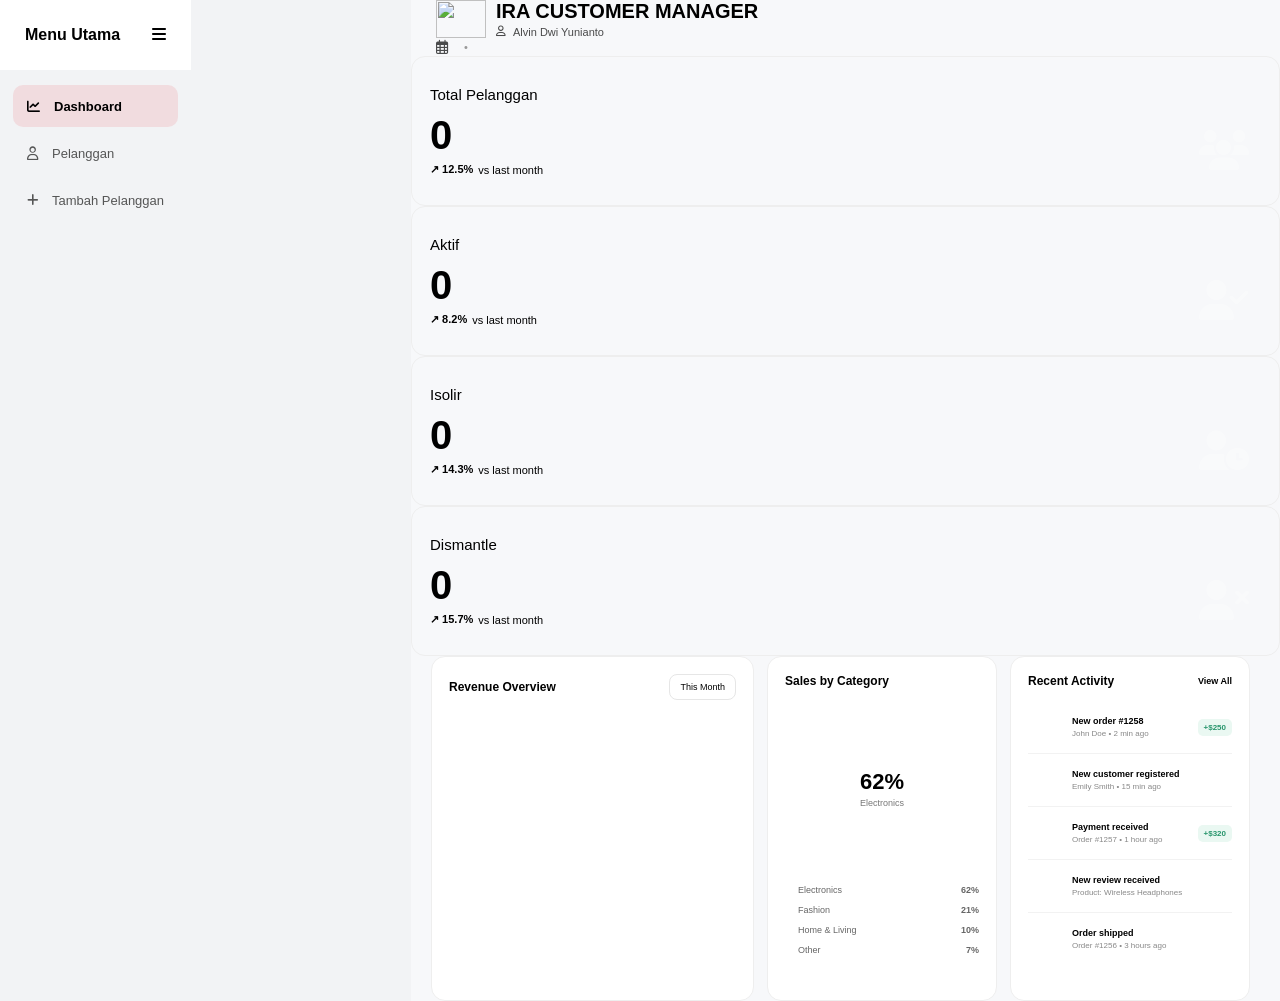
==== index.html @ d59c26b7 "Update index.html" ====
<!DOCTYPE html>
<html lang="id">

<head>
  <meta charset="utf-8">

  <!-- WAJIB UNTUK RESPONSIVE MOBILE -->
  <meta name="viewport" content="width=device-width, initial-scale=1.0">

  <title>IRA Customer Manager</title>

<link rel="stylesheet" href="assets/css/style.css">
<link rel="stylesheet" href="assets/css/sidebar.css">
<link rel="stylesheet" href="assets/css/topbar.css">
<link rel="stylesheet" href="assets/css/page-dashboard.css">
<link rel="stylesheet" href="assets/css/page-pelanggan.css">
<link rel="stylesheet" href="assets/css/page-tambah-pelanggan.css">

  <link rel="stylesheet" href="https://cdnjs.cloudflare.com/ajax/libs/font-awesome/6.5.2/css/all.min.css">

</head>

<body>
  <div class="app">

    <div id="sidebar"></div>

    <main class="content">

      <div id="topbar"></div>

      <div id="dashboard"></div>

      <div id="pelanggan"></div>

      <div id="add-pelanggan"></div>

    </main>

  </div>

<script src="assets/js/layout.js"></script>
<script src="assets/js/script.js"></script>
<script src="assets/js/javascript-create.js"></script>
<script src="assets/js/javascript-read.js"></script>
  
</body>

</html>

<!-- <script>
  window.addEventListener('load', function () {
    alert(
      'APP VIEWPORT\n' +
      'Width: ' + window.innerWidth + '\n' +
      'Height: ' + window.innerHeight
    );
  });

  document.querySelector('meta[name="viewport"]')
</script> -->
---- assets/css/style.css ----
<style>
  :root {
    --red-main: #da2c25;
    --red-second: #a91f1a;
    --red-third: #8f1915;
    --white: #ffffff;
    --muted: #6b7280;
    --bg: #f4f7fb;
    --radius: 12px;
    font-family: 'Inter', system-ui, sans-serif;
  }

  /* ========================================================
   GLOBAL
======================================================== */

  * {

    box-sizing: border-box;

    margin: 0;

    padding: 0;

  }


  html,
  body {

    font-family: "Inter", sans-serif;

    background-color: white;

    color: var(--text);

    min-height: 100vh;
  }


  button,
  input {

    font-family: inherit;

  }


  /* ========================================================
   APPLICATION
======================================================== */

  .app {

    min-height: 100vh;

    background: #F2F3F5;

    border-radius: 0px;

    overflow: hidden;

    display: flex;

  }


  /* ========================================================
   CONTENT
======================================================== */

  .content {

    min-height: 100vh;

    background: #F7F8FA;

    overflow-y: auto;

    margin-left: 220px;

    width: auto;
    flex: 1;

    overflow-x: hidden;
    overflow-y: auto;

  }


  /* ========================================================
   PAGE
======================================================== */

  .page {

    display: none;

  }


  .page.active {

    display: block;

  }


  .empty-page {

    min-height: 500px;

    display: flex;

    align-items: center;

    justify-content: center;

    flex-direction: column;

    color: #888;

  }


  .empty-page svg {

    width: 50px;

    height: 50px;

    margin-bottom: 15px;

    color:
      var(--primary);

  }


  .empty-page h2 {

    color: #222;

    font-size: 20px;

    margin-bottom: 5px;

  }


  .empty-page p {

    font-size: 12px;

  }



  /* ========================================================
   GLOBAL RESPONSIVE
======================================================== */

  @media (max-width: 1000px) {

    html,
    body {
      width: 100%;
      min-height: 100%;
      overflow-x: hidden;
    }

    .app {
      width: 100%;
      min-height: 100vh;
      margin: 0;
      display: block;
      overflow: visible;
      padding: 0px 35px;
      background: #ffffff;
    }

    .content {
      width: 100%;
      margin-left: 0;
      min-height: 100vh;

      padding-bottom: calc(90px + env(safe-area-inset-bottom));

      box-sizing: border-box;

      overflow-x: hidden;
      overflow-y: auto;
      background: #ffffff;
    }

    /* ========================================================
   GLOBAL SCROLLBAR
======================================================== */

    html::-webkit-scrollbar,
    body::-webkit-scrollbar,
    .app::-webkit-scrollbar,
    .content::-webkit-scrollbar {
      width: 3px;
    }

    html::-webkit-scrollbar-track,
    body::-webkit-scrollbar-track,
    .app::-webkit-scrollbar-track,
    .content::-webkit-scrollbar-track {
      background: transparent;
    }

    html::-webkit-scrollbar-thumb,
    body::-webkit-scrollbar-thumb,
    .app::-webkit-scrollbar-thumb,
    .content::-webkit-scrollbar-thumb {
      background: #d5d7da;
      border-radius: 10px;
    }

    body:has(#pelanggan) .content {

      overflow: hidden;

    }

    body:has(#pelanggan.active) .content {

      height: 100vh;

      min-height: 0;

      padding-bottom: 110px;

      box-sizing: border-box;

      overflow: hidden;

      display: flex;

      flex-direction: column;

    }

  }

  ;
</style>
---- assets/css/sidebar.css ----
<style>
  /* ========================================================
   SIDEBAR
======================================================== */

  .sidebar {

    position: fixed;

    top: 0;

    left: 0;

    width: 220px;

    height: 100vh;

    flex-shrink: 0;

    background: var(--white);

    border-radius: 0px;

    border:
      1px solid #eeeeee;

    display: flex;

    flex-direction: column;

  }

  .sidebar-top {

    height: 30px;

    background: white;

    color: black;

    display: flex;

    align-items: center;

    justify-content: space-between;

    padding: 35px 25px;

    gap: 8px;

  }

  .sidebar-top-text {

    font-weight: 700;

    color: var(--red-main);

  }

  .sidebar-top-icon {

    color: var(--red-main);

  }




  .navigation {

    padding: 15px 13px;

  }


  .nav-item {

    width: 100%;

    height: 42px;

    display: flex;

    align-items: center;

    gap: 14px;

    padding: 0 14px;

    border-radius: 10px;

    border: none;

    background: transparent;

    color: #555;

    font-size: 13px;

    cursor: pointer;

    transition: .2s;

    text-align: left;

    margin-bottom: 5px;

  }


  .nav-item svg {

    width: 17px;

    height: 17px;

    stroke-width: 1.8;

  }


  .nav-item:hover {

    background: #fafafa;

    color:
      var(--primary);

  }


  .nav-item.active {

    background: rgba(237, 28, 36, 0.1);

    color: var(--red-main);

    font-weight: 700;

  }



  /* ========================================================
   SIDEBAR — MOBILE BOTTOM NAVIGATION
======================================================== */

  @media (max-width: 1000px) {

    /* ======================================================
     SIDEBAR
  ====================================================== */

    .sidebar {
      position: fixed;

      top: auto;
      right: 0;
      bottom: 0;
      left: 0;

      width: 100%;
      height: 110px;

      z-index: 9999;

      background: #ffffff;

      border: none;
      border-top: 1px solid #eeeeee;

      border-radius: 0;

      display: block;

      box-shadow: 0 -4px 18px rgba(0, 0, 0, 0.08);
    }


    /* ======================================================
     HILANGKAN HEADER SIDEBAR
  ====================================================== */

    .sidebar-top {
      display: none;
    }


    /* ======================================================
     NAVIGATION
  ====================================================== */

    .navigation {
      width: 100%;
      height: 100px;

      padding: 0;

      display: grid;

      grid-template-columns:
        1fr 1fr 1fr;

      align-items: center;

      position: relative;
    }


    /* ======================================================
     NAV ITEM
  ====================================================== */

    .nav-item {
      width: 100%;
      height: 80px;

      margin: 0;
      padding: 15px 0px;

      border: none;
      border-radius: 0;

      background: transparent;

      display: flex;

      flex-direction: column;

      align-items: center;
      justify-content: center;

      gap: 12px;

      color: #777777;

      font-size: 10px;

      position: relative;

      cursor: pointer;
    }


    /* ======================================================
     ICON
  ====================================================== */

    .nav-item i {
      font-size: 35px;

      line-height: 1;
    }


    /* ======================================================
     TEXT
  ====================================================== */

    .nav-item span {
      display: block;

      font-size: 20px;
      font-weight: 500;

      line-height: 1;
    }


    /* ======================================================
     URUTAN MOBILE

     Dashboard | Plus | Pelanggan
  ====================================================== */

    .nav-item[data-page="dashboard"] {
      order: 1;
    }

    .nav-item[data-page="add-pelanggan"] {
      order: 2;
    }

    .nav-item[data-page="pelanggan"] {
      order: 3;
    }


    /* ======================================================
     ACTIVE
  ====================================================== */

    .nav-item.active {
      background: transparent;

      color: var(--red-main);

      font-weight: 700;
    }


    /* ======================================================
     TOMBOL PLUS
  ====================================================== */

    .nav-item[data-page="add-pelanggan"] {

      width: 100px;
      height: 100px;

      justify-self: center;

      align-self: start;

      margin-top: -20px;

      border-radius: 50%;

      background: var(--red-main);

      color: #ffffff;

      border: 4px solid #ffffff;

      box-shadow: 0 5px 15px rgba(218, 44, 37, 0.35);

      z-index: 10;
    }


    /* ICON PLUS */

    .nav-item[data-page="add-pelanggan"] i {
      font-size: 30px;
    }


    /* HILANGKAN TEKS TAMBAH */

    .nav-item[data-page="add-pelanggan"] span {
      display: none;
    }

  }

</style>
---- assets/css/topbar.css ----
<style>
  /* ========================================================
   TOPBAR
======================================================== */

  .topbar {

    /* position: fixed; */

    display: flex;

    background: var(--white);

    border: 1px solid #e6e6e6;

    align-items: center;

    justify-content: space-between;

    padding: 10px 0px;

    margin-bottom: 25px;

    gap: 0px;

  }

  .brand {

    display: flex;

    gap: 10px;

    padding: 0px 25px;

  }


  .brand h1 {

    font-size: 20px;

    font-weight: 700;

    color: black;

  }


  .brand p {

    display: flex;

    font-size: 11px;

    color: black;

    opacity: .7;

    gap: 7px;

  }


  .brand-logo {

    width: 50px;

    flex-shrink: 0;

    display: flex;

    align-items: center;

    justify-content: center;

    font-size: 17px;

    font-weight: 800;

  }

  .brand-logo img {

    width: 100%;

    height: 100%;

    object-fit: contain;

    display: block;

  }


  .brand-name {

    flex: 1;

    display: flex;

    flex-direction: column;

    justify-content: center;

    gap: 3px;

  }

  .brand-name-company {

    font-size: 17px;

    font-weight: 500;

    line-height: 1.2;

  }

  .username {

    display: flex;

    font-size: 8px;

    font-weight: 100;

    line-height: 1.2;

    opacity: .85;

    gap: 5px;

  }

  .brand-menu {

    opacity: .9;

  }


  .top-actions {

    display: flex;

    align-items: center;

    gap: 11px;

  }


  .icon-button {

    width: 38px;

    height: 38px;

    border:
      1px solid #e8e8e8;

    border-radius: 10px;

    background: white;

    display: flex;

    align-items: center;

    justify-content: center;

    cursor: pointer;

    position: relative;

    color: #444;

  }


  .icon-button svg {

    width: 16px;

  }


  .notification {

    position: absolute;

    right: -3px;

    top: -5px;

    width: 15px;

    height: 15px;

    border-radius: 50%;

    background: var(--primary);

    color: white;

    font-size: 8px;

    display: flex;

    align-items: center;

    justify-content: center;

    border: 2px solid white;

  }

  .date {
    display: flex;
    align-items: center;
    gap: 8px;
    margin: 0 25px;
  }

  .date i {
    font-size: 14px;
    color: #4a4b4c;
  }

  .date-now,
  .time-now {
    color: #4a4b4c;
    font-size: 11px;
    line-height: 1;
  }

  .date-now {
    font-weight: 400;
  }

  .time-now {
    font-weight: 400;
  }

  .date-bullet {
    color: #999;
    font-size: 11px;
  }



  /* ========================================================
   TOPBAR RESPONSIVE MOBILE
======================================================== */

  @media (max-width: 1000px) {

    .topbar {

      display: flex;

      flex-direction: column;

      align-items: flex-start;

      width: 100%;

      padding: 10px 0px;

      margin-bottom: 15px;

      gap: 20px;

      box-sizing: border-box;

      border: none;
    }


    /* ======================================================
     BRAND
  ====================================================== */

    .brand {

      padding: 15px 0px;

      gap: 8px;

      min-width: 0;
    }


    /* ======================================================
     LOGO
  ====================================================== */

    .brand-logo {

      width: 100px;
      height: 100px;

      flex-shrink: 0;
    }


    .brand-logo img {

      width: 100%;
      height: 100%;

      object-fit: contain;
    }


    /* ======================================================
     BRAND TEXT
  ====================================================== */

    .brand-name {

      min-width: 0;

      margin-left: 15px;

      gap: 8px;

    }


    .brand-name h1 {

      font-size: 32px;

      /* line-height: 1.2; */

      white-space: nowrap;
    }


    .brand-name p {

      font-size: 20px;

      white-space: nowrap;

      gap: 15px;

    }


    /* ======================================================
     DATE / TIME
  ====================================================== */

    .top-actions {

      flex-shrink: 0;
    }


    .date {

      display: flex;

      align-items: center;

      gap: 10px;

      margin: 0;
    }


    .date i {

      font-size: 21px;
    }


    .date-now,
    .date-bullet,
    .time-now {

      font-size: 21px;

      white-space: nowrap;
    }

  }
</style>
---- assets/css/page-dashboard.css ----
<style>
  /* ========================================================
   PAGE DASHBOARD
======================================================== */

  /* STATISTICS */

  .stats {

    display: grid;

    grid-template-columns:
      repeat(4, minmax(0, 1fr));

    gap: 20px;

    margin: 0px 30px 15px 20px;

  }


  .stat-card {

    background: linear-gradient(to left, var(--red-main), var(--red-third));

    border:
      1px solid #eeeeee;

    border-radius: 14px;

    min-height: 150px;

    padding: 18px;

    display: flex;

    align-items: center;

    transition: .2s;

  }


  .stat-card:hover {

    box-shadow:
      0 8px 25px rgba(0, 0, 0, .2);

    transform:
      translateY(-1px);

  }


  .stat-content {

    min-width: 0;
    flex: 1;

    display: flex;
    flex-direction: column;

    justify-content: center;
    align-items: flex-start;

  }


  .stat-title {

    color: var(--white);

    font-size: 15px;

    margin-bottom: 10px;

  }


  .stat-value {

    color: var(--white);

    font-size: 40px;

    font-weight: 700;

    letter-spacing: -.5px;

    margin-bottom: 5px;

  }


  .stat-footer {

    color: var(--white);

    display: flex;

    align-items: center;

    gap: 5px;

    font-size: 11px;

  }


  .growth {

    color: var(--white);

    color:
      var(--primary);

    font-weight: 600;

  }


  .comparison {

    color: var(--white);

  }

  .stat-icon {

    width: 75px;

    height: 75px;

    flex-shrink: 0;

    border-radius: 50%;

    /* background: rgba(255, 255, 255, 0.18); */

    color: white;

    display: flex;

    align-items: center;

    justify-content: center;

    align-self: flex-end;

  }


  .stat-icon i {

    font-size: 40px;

    opacity: 35%;

  }


  /* DASHBOARD GRID */

  .dashboard-grid {

    display: grid;

    grid-template-columns:
      minmax(0, 2fr) minmax(230px, .9fr) minmax(240px, .95fr);

    gap: 13px;

    margin: 0px 30px 0px 20px;

  }


  .panel {

    border:
      1px solid #eeeeee;

    border-radius: 14px;

    padding: 17px;

    background: white;

  }


  .panel-header {

    display: flex;

    justify-content: space-between;

    align-items: center;

    margin-bottom: 13px;

  }


  .panel-title {

    font-size: 12px;

    font-weight: 700;

  }


  .panel-button {

    border:
      1px solid #e6e6e6;

    border-radius: 8px;

    background: white;

    padding: 7px 10px;

    font-size: 9px;

    cursor: pointer;

  }


  .view-all {

    color:
      var(--primary);

    font-size: 9px;

    font-weight: 600;

    cursor: pointer;

  }


  /* REVENUE CHART */

  .chart-container {

    height: 270px;

    position: relative;

  }


  /* DONUT */

  .donut-wrapper {

    position: relative;

    height: 175px;

    display: flex;

    justify-content: center;

    align-items: center;

  }


  .donut-center {

    position: absolute;

    text-align: center;

    pointer-events: none;

  }


  .donut-number {

    font-size: 22px;

    font-weight: 700;

    margin-bottom: 3px;

  }


  .donut-label {

    font-size: 9px;

    color: #777;

  }


  .category-list {

    margin-top: 4px;

  }


  .category-item {

    display: flex;

    align-items: center;

    justify-content: space-between;

    padding: 5px 0;

    font-size: 9px;

    color: #666;

  }


  .category-left {

    display: flex;

    align-items: center;

    gap: 7px;

  }


  .dot {

    width: 6px;

    height: 6px;

    border-radius: 50%;

    background:
      var(--primary);

  }


  .dot.light-1 {

    opacity: .65;

  }


  .dot.light-2 {

    opacity: .45;

  }


  .dot.light-3 {

    opacity: .25;

  }


  /* ACTIVITY */

  .activity-list {

    display: flex;

    flex-direction: column;

  }


  .activity {

    display: flex;

    align-items: center;

    gap: 10px;

    padding: 9px 0;

    border-bottom:
      1px solid #f2f2f2;

  }


  .activity:last-child {

    border-bottom: none;

  }


  .activity-icon {

    width: 34px;

    height: 34px;

    flex-shrink: 0;

    border-radius: 50%;

    background:
      var(--primary-light);

    color:
      var(--primary);

    display: flex;

    align-items: center;

    justify-content: center;

  }


  .activity-icon svg {

    width: 14px;

    height: 14px;

  }


  .activity-info {

    min-width: 0;

    flex: 1;

  }


  .activity-title {

    font-size: 9px;

    font-weight: 600;

    margin-bottom: 3px;

  }


  .activity-description {

    color: #888;

    font-size: 8px;

    white-space: nowrap;

    overflow: hidden;

    text-overflow: ellipsis;

  }


  .activity-amount {

    font-size: 8px;

    font-weight: 600;

    color: #29966d;

    background: #eaf8f2;

    padding: 4px 6px;

    border-radius: 5px;

  }




  /* ========================================================
   DASHBOARD — RESPONSIVE MOBILE
======================================================== */

  @media (max-width: 1000px) {

    /* ======================================================
     STATISTICS
  ====================================================== */

    .stats {

      width: auto;

      margin: 0 0px 12px;

      grid-template-columns: repeat(2, minmax(0, 1fr));

      gap: 25px;

    }


    /* ======================================================
     STAT CARD
  ====================================================== */

    .stat-card {

      position: relative;

      min-height: 200px;

      padding: 0 35px;

      border-radius: 25px;

      box-sizing: border-box;

    }

    .stat-content {

      margin: 0px 5px;

      position: absolute;

      left: 30px;

      top: 50%;

      transform: translateY(-50%);

    }


    /* .stat-title {

      font-size: 21px;

      margin-bottom: 10px;
    } */


    .stat-title {

      font-size: 9px;

      margin-bottom: 10px;
    }


    .stat-value {

      font-size: 46px;

      line-height: 1.1;

      margin-bottom: 15px;
    }


    .stat-footer {

      font-size: 18px;

      gap: 4px;

      flex-wrap: wrap;
    }

    .stat-icon {

      position: absolute;

      right: 30px;

      bottom: calc(50% - 65px);

      width: 60px;
      height: 60px;

      border-radius: 50%;

      background: rgba(255, 255, 255, 0.18);

      display: flex;

      align-items: center;
      justify-content: center;
      
    }

    .stat-icon i {
      font-size: 30px;
      line-height: 1;
    }


    /* ======================================================
     DASHBOARD GRID
  ====================================================== */

    .dashboard-grid {

      width: auto;

      margin:
        0 12px 15px;

      grid-template-columns: 1fr;

      gap: 12px;
    }


    /* ======================================================
     PANEL
  ====================================================== */

    .dashboard-grid .panel {

      width: 100%;

      padding: 15px;

      border-radius: 14px;

      box-sizing: border-box;
    }


    /* ======================================================
     REVENUE CHART
  ====================================================== */

    .chart-container {

      height: 220px;
    }


    /* ======================================================
     DONUT
  ====================================================== */

    .donut-wrapper {

      min-height: 180px;
    }


    /* ======================================================
     ACTIVITY
  ====================================================== */

    .activity-panel {

      grid-column: auto;
    }

  }
</style>
---- assets/css/page-pelanggan.css ----
<style>
  /* =====================================================
   PAGE
===================================================== */

  .page-container {

    margin: 25px;

    padding: 25px;

    background: #ffffff;

    border-radius: 15px;

    box-shadow:
      0 2px 8px rgba(0, 0, 0, .03);

  }


  /* =====================================================
   PAGE HEADER
===================================================== */

  .page-pelanggan-header {

    display: flex;

    align-items: center;

    justify-content: space-between;

    margin-bottom: 25px;

  }


  .page-pelanggan-header h2 {

    margin: 0 0 5px;

    font-size: 24px;

  }


  .page-pelanggan-header p {

    margin: 0;

    color: #777;

    font-size: 13px;

  }


  .page-pelanggan-header-tools {

    display: flex;

    gap: 10px;

  }


  .search-box {

    width: 260px;

    height: 42px;

    border: 1px solid #e3e5e8;

    border-radius: 9px;

    display: flex;

    align-items: center;

    padding: 0 12px;

    gap: 8px;

  }


  .search-box input {

    border: 0;

    outline: none;

    width: 100%;

    font-size: 13px;

  }

  #sortPelanggan,
  #sortDirection,
  #filterStatus {

    height: 42px;

    padding: 0 35px 0 15px;

    border: 1px solid #e3e5e8;

    border-radius: 9px;

    background: #fff;

  }


  /* ========================================================
   PAGE PELANGGAN
======================================================== */

  #pelanggan {

    margin: 0 30px 0 20px;

  }

  #pelanggan .panel {
    min-height: calc(100vh - 125px);
    padding: 30px;
  }


  /* =====================================================
   CUSTOMER GRID
===================================================== */

  .customer-grid {

    display: grid;

    grid-template-columns:
      repeat(4, minmax(0, 1fr));

    gap: 15px;

  }


  /* =====================================================
   CUSTOMER CARD
===================================================== */

  .customer-card {

    border: 1px solid #e8e8e8;

    border-radius: 12px;

    padding: 16px;

    background: #fff;

    transition: .2s ease;

  }


  .customer-card:hover {

    transform: translateY(-2px);

    box-shadow:
      0 8px 25px rgba(0, 0, 0, .06);

  }


  /* =====================================================
   CUSTOMER HEADER
===================================================== */

  .customer-top {

    display: flex;

    align-items: center;

    gap: 10px;

    margin-bottom: 18px;

  }


  .avatar {

    width: 50px;

    height: 50px;

    border-radius: 50%;

    background: #fceaea;

    color: #df2929;

    display: flex;

    align-items: center;

    justify-content: center;

    font-weight: 700;

    font-size: 20px;

    flex-shrink: 0;

  }


  .customer-name {

    min-width: 0;

    flex: 1;

  }


  .customer-name p {

    display: block;

    font-size: 10px;

    color: #4a4b4c;

    letter-spacing: 1px;

  }


  .customer-name h3 {

    margin: 4px 0 0;

    font-size: 14px;

    white-space: nowrap;

    overflow: hidden;

    text-overflow: ellipsis;

  }


  .more-button {

    border: 0;

    background: transparent;

    font-size: 20px;

    cursor: pointer;

    color: #777;

  }


  /* =====================================================
   DATA
===================================================== */

  .customer-details {

    display: flex;

    flex-direction: column;

    gap: 9px;

  }


  .detail {

    display: flex;

    align-items: flex-start;

    gap: 9px;

    font-size: 12px;

    line-height: 1.45;

    color: #444;

  }


  .icon {

    width: 16px;

    text-align: center;

    flex-shrink: 0;

    font-weight: 700;

  }


  .whatsapp {
    color: #16b65b;
  }


  .nik {
    color: #287bdc;
  }


  .location {
    color: #8b43d8;
  }


  .desa {
    color: #ef8619;
  }


  .rtrw {
    color: #287bdc;
  }


  .address-icon {
    color: #e22d2d;
  }


  .address {

    align-items: flex-start;

  }


  /* =====================================================
   FOOTER CARD
===================================================== */

  .customer-footer {

    display: flex;

    align-items: center;

    justify-content: space-between;

    gap: 8px;

    margin-top: 16px;

  }


  .status,
  .cpe {

    padding: 6px 10px;

    border-radius: 8px;

    font-size: 10px;

    font-weight: 600;

  }


  .status-active {

    background: #def7e7;

    color: #149447;

  }


  .status-pending {

    background: #fff0d5;

    color: #dc8500;

  }


  .status-nonactive {

    background: #ffe2e2;

    color: #dc2c2c;

  }


  .cpe {

    background: #f0f2f5;

    color: #59616d;

    white-space: nowrap;

    overflow: hidden;

    text-overflow: ellipsis;

    max-width: 150px;

  }


  /* =====================================================
   PAGINATION
===================================================== */

  .pagination {

    margin-top: 25px;

    display: flex;

    justify-content: space-between;

    align-items: center;

    color: #777;

    font-size: 12px;

  }


  .pagination div {

    display: flex;

    align-items: center;

    gap: 8px;

  }


  .pagination button {

    width: 34px;

    height: 34px;

    border: 1px solid #e4e4e4;

    background: #fff;

    border-radius: 8px;

    cursor: pointer;

  }


  .pagination button:hover {

    background: #f5f5f5;

  }


  /* =====================================================
   EMPTY / LOADING
===================================================== */

  .loading,
  .empty,
  .error {

    grid-column: 1 / -1;

    padding: 60px;

    text-align: center;

    color: #888;

  }


  .empty h3 {

    color: #222;

    margin-bottom: 5px;

  }


  /* =========================================================
   PAGE PELANGGAN — RESPONSIVE MOBILE
   KHUSUS PAGE PELANGGAN
========================================================= */

  @media (max-width: 1000px) {

    /* ======================================================
     PAGE PELANGGAN
  ====================================================== */

    #pelanggan {

      width: 100%;

      flex: 1;

      min-height: 0;

      margin: 0;

      padding: 0;

      box-sizing: border-box;

      overflow: hidden;

    }


    /* ======================================================
     PANEL
  ====================================================== */

    #pelanggan>.panel {

      width: 100%;

      height: 100%;

      min-height: 0;

      margin: 0;

      padding: 18px;

      border-radius: 18px;

      box-sizing: border-box;

      display: flex;

      flex-direction: column;

      overflow: hidden;


    }


    /* ======================================================
     HEADER
  ====================================================== */

    #pelanggan .page-pelanggan-header {

      display: flex;

      flex-direction: column;

      align-items: stretch;

      justify-content: flex-start;

      gap: 18px;

      margin-bottom: 20px;

      flex-shrink: 0;

      width: 100%;

    }


    /* ======================================================
     JUDUL
  ====================================================== */

    #pelanggan .page-pelanggan-header h2 {

      font-size: 33px;

      line-height: 1.25;

      margin: 0 0 6px;

    }


    #pelanggan .page-pelanggan-header p {

      font-size: 20px;

      line-height: 1.4;

      color: #777;

    }


    /* ======================================================
     TOOL FILTER
  ====================================================== */

    #pelanggan .page-pelanggan-header-tools {

      width: 100%;

      display: flex;

      flex-wrap: wrap;

      gap: 12px;

      box-sizing: border-box;
    }


    /* ======================================================
     SEARCH
     
     Search tetap satu baris penuh
  ====================================================== */

    .page-pelanggan-header-tools .search-box {

      width: 100%;

      flex: 0 0 100%;

      height: 50px;

      padding: 0 15px;

      gap: 10px;

      border: 1px solid #e3e5e8;

      border-radius: 9px;

      background: #fff;

      box-sizing: border-box;

    }

    .page-pelanggan-header-tools .search-box input {

      width: 100%;

      min-width: 0;

      font-size: 20px;

      font-family: inherit;

    }

    .page-pelanggan-header-tools .search-box span {

      font-size: 20px;

      line-height: 1;
    }

    .page-pelanggan-header-tools .search-box input::placeholder {

      font-size: 20px;

      color: #a1a5aa;

    }


    /* ======================================================
     3 FILTER / SELECT DROPDOWN
     
     TERBARU | ARAH | STATUS
  ====================================================== */

    #pelanggan .page-pelanggan-header-tools select {

      flex: 1 1 0;

      width: 0;

      min-width: 0;

      height: 50px;

      padding: 0 38px 0 15px;

      margin: 0;

      border: 1px solid #e3e5e8;

      border-radius: 10px;

      background-color: #ffffff;

      color: #555555;

      font-family: inherit;

      font-size: 20px;

      font-weight: 400;

      line-height: 1;

      outline: none;

      cursor: pointer;

      transition: border-color .2s ease,
        box-shadow .2s ease,
        background-color .2s ease;

    }


    /* =========================================================
   PAGE PELANGGAN — CUSTOMER CARD MOBILE
   ========================================================= */

    /* SCROLL AREA DATA PELANGGAN */

    #pelanggan .customer-scroll-area {

      flex: 1;

      min-height: 0;

      width: 100%;

      overflow-y: auto;

      overflow-x: hidden;

      padding-right: 4px;

      padding-bottom: 5px;

      box-sizing: border-box;

    }

    /* SCROLL BAR */

    #pelanggan .customer-scroll-area::-webkit-scrollbar {

      width: 3px;

    }

    #pelanggan .customer-scroll-area::-webkit-scrollbar-track {

      background: transparent;

    }

    #pelanggan .customer-scroll-area::-webkit-scrollbar-thumb {

      background: #d5d7da;

      border-radius: 10px;

    }

    /* ======================================================
     CUSTOMER GRID
  ====================================================== */

    #pelanggan .customer-grid {

      display: grid;

      grid-template-columns: 1fr;

      gap: 14px;

      width: 100%;

      box-sizing: border-box;
    }

    /* ======================================================
     CUSTOMER CARD
  ====================================================== */

    #pelanggan .customer-card {

      width: 100%;

      min-width: 0;

      padding: 30px 30px;

      box-sizing: border-box;

      border-radius: 18px;

      background: #ffffff;

      border: 1px solid #eeeeee;

      display: grid;

      grid-template-columns: minmax(0, 1fr) 80px;

      grid-template-rows: auto auto;

      column-gap: 15px;

    }


    /* ======================================================
     CUSTOMER TOP
     
     AVATAR | ID + NAMA | ⋮
  ====================================================== */

    #pelanggan .customer-top {

      grid-column: 1 / -1;

      grid-row: 1;

      width: 100%;

      display: flex;

      align-items: flex-start;

      gap: 18px;

      margin-bottom: 30px;
    }


    /* ======================================================
     AVATAR
  ====================================================== */

    #pelanggan .customer-top .avatar {

      width: 72px;

      height: 72px;

      flex-shrink: 0;

      border-radius: 50%;

      display: flex;

      align-items: center;

      justify-content: center;

      background: #f5f5f5;

      color: #777777;

    }


    #pelanggan .customer-top .avatar i {

      font-size: 32px;

    }


    /* ======================================================
     ID + NAMA
  ====================================================== */

    #pelanggan .customer-name {

      flex: 1;

      min-width: 0;

      display: flex;

      flex-direction: column;

      justify-content: center;

      padding-top: 2px;

    }


    #pelanggan .customer-id {

      margin: 0 0 4px;

      font-size: 20px;

      line-height: 1.2;

      color: #999999;

      font-weight: 500;

    }


    #pelanggan .customer-full-name {

      margin: 0;

      font-size: 30px;

      line-height: 1.35;

      font-weight: 700;

      color: #222222;

      white-space: normal;

      overflow: visible;

      text-overflow: clip;

      word-break: break-word;

    }


    /* ======================================================
     MORE BUTTON
  ====================================================== */

    #pelanggan .more-button {

      width: 52px;

      height: 52px;

      flex-shrink: 0;

      display: flex;

      align-items: center;

      justify-content: center;

      padding: 0;

      margin: 0;

      border: none;

      background: transparent;

      color: #777777;

      font-size: 42px;

      line-height: 1;

    }


    /* ======================================================
     AREA DATA
     
     KIRI  = WA / NIK / WILAYAH
     KANAN = STATUS / CPE
  ====================================================== */

    #pelanggan .customer-details {


      grid-row: 2;

      width: 100%;

      min-width: 0;

      display: flex;

      flex-direction: column;

      gap: 9px;

      margin: 0;

    }


    #pelanggan .customer-details .detail {

      width: 100%;

      min-width: 0;

      display: flex;

      align-items: center;

      gap: 10px;

    }


    /* ======================================================
     ICON DETAIL
  ====================================================== */

    #pelanggan .customer-details .icon {

      width: 30px;

      height: 30px;

      flex-shrink: 0;

      display: flex;

      align-items: center;

      justify-content: center;

      border-radius: 8px;

      font-size: 20px;

    }


    /* ======================================================
     TEXT DETAIL
  ====================================================== */

    #pelanggan .customer-whatsapp,
    #pelanggan .customer-nik,
    #pelanggan .customer-wilayah {

      min-width: 0;

      flex: 1;

      font-size: 20px;

      line-height: 1.4;

      color: #555555;

      white-space: normal;

      overflow: hidden;

      text-overflow: ellipsis;

    }


    /* ======================================================
     FOOTER
     
     DIUBAH MENJADI KOLOM KANAN
  ====================================================== */

    #pelanggan .customer-footer {

      grid-column: 2;

      grid-row: 2;

      width: 100%;

      height: 100%;

      margin: 0;

      padding: 0;

      display: flex;

      flex-direction: column;

      align-items: flex-end;

      justify-content: flex-end;

      gap: 10px;

    }


    /* ======================================================
     STATUS
  ====================================================== */

    #pelanggan .customer-status {

      width: max-content;

      max-width: none;

      font-size: 20px;

      white-space: nowrap;

      text-align: right;

    }


    /* ======================================================
     CPE
  ====================================================== */

    #pelanggan .customer-cpe {

      width: max-content;

      max-width: none;

      font-size: 20px;

      color: #777777;

      white-space: nowrap;

      overflow: hidden;

      text-overflow: ellipsis;

      text-align: right;

    }


    /* ======================================================
     CUSTOMER CARD HARUS RELATIVE
  ====================================================== */

    #pelanggan .customer-card {

      position: relative;

    }


    /* ======================================================
     PAGINATION
  ====================================================== */

    #pelanggan .pagination {

      width: 100%;

      display: flex;

      align-items: center;

      justify-content: space-between;

      gap: 10px;

      margin-top: 18px;

      padding-bottom: 20px;

      box-sizing: border-box;

    }


    #pelanggan #dataInfo {

      min-width: 0;

      font-size: 18px;

      color: var(--red-main);

    }

    #pelanggan #pageNumber {

      font-size: 28px;

      color: var(--red-main);

      font-weight: 500;

    }


    #pelanggan .pagination>div {

      flex-shrink: 0;

      display: flex;

      align-items: center;

      gap: 20px;

    }

    .pagination button {

      width: 40px;

      height: 40px;

      border: none;

      background: var(--red-main);

      border-radius: 8px;

      cursor: pointer;

      font-size: 28px;

      color: white;

    }

  }


























































































  /* =========================================================
   MODAL DETAIL PELANGGAN
========================================================= */

  .customer-detail-overlay {

    position: fixed;

    inset: 0;

    width: 100%;
    height: 100%;

    background: rgba(20, 24, 32, 0.42);

    display: flex;

    align-items: center;

    justify-content: center;

    padding: 25px;

    box-sizing: border-box;

    z-index: 9999;

    opacity: 0;

    visibility: hidden;

    transition:
      opacity .2s ease,
      visibility .2s ease;

  }


  /* =========================================================
   MODAL AKTIF
========================================================= */

  .customer-detail-overlay.show {

    opacity: 1;

    visibility: visible;

  }


  /* =========================================================
   CONTAINER MODAL
========================================================= */

  .customer-detail-modal {

    width: 100%;

    max-width: 920px;

    max-height: calc(100vh - 50px);

    background: #ffffff;

    border: 1px solid #e7e7e7;

    border-radius: 16px;

    box-shadow:
      0 25px 70px rgba(0, 0, 0, .20);

    padding: 28px;

    box-sizing: border-box;

    overflow-y: auto;

    animation:
      customerDetailModalIn .22s ease;

  }


  /* =========================================================
   ANIMASI MODAL
========================================================= */

  @keyframes customerDetailModalIn {

    from {

      opacity: 0;

      transform:
        translateY(10px) scale(.98);

    }

    to {

      opacity: 1;

      transform:
        translateY(0) scale(1);

    }

  }


  /* =========================================================
   HEADER MODAL
========================================================= */

  .customer-detail-header {

    width: 100%;

    display: flex;

    align-items: center;

    justify-content: space-between;

    gap: 20px;

    padding-bottom: 22px;

    border-bottom: 1px solid #eeeeee;

  }


  /* =========================================================
   PROFILE
========================================================= */

  .customer-detail-profile {

    display: flex;

    align-items: center;

    gap: 15px;

    min-width: 0;

  }


  /* =========================================================
   AVATAR
========================================================= */

  .customer-detail-avatar {

    width: 76px;

    height: 76px;

    flex-shrink: 0;

    border-radius: 50%;

    background: #fceaea;

    color: #df2929;

    display: flex;

    align-items: center;

    justify-content: center;

  }


  .customer-detail-avatar i {

    font-size: 31px;

  }


  /* =========================================================
   PROFILE INFORMATION
========================================================= */

  .customer-detail-profile-info {

    min-width: 0;

    display: flex;

    flex-direction: column;

  }


  .customer-detail-label {

    font-size: 11px;

    color: #4a4b4c;

    letter-spacing: 1px;

    font-weight: 500;

    margin-bottom: 3px;

  }


  .customer-detail-name {

    margin: 0;

    font-size: 24px;

    line-height: 1.25;

    font-weight: 700;

    color: #111111;

    white-space: nowrap;

    overflow: hidden;

    text-overflow: ellipsis;

  }


  .customer-detail-id {

    margin-top: 5px;

    font-size: 13px;

    color: #666666;

  }


  /* =========================================================
   EDIT BUTTON
========================================================= */

  .customer-detail-edit {

    width: 48px;

    height: 48px;

    flex-shrink: 0;

    border: 1px solid #e1e4e8;

    border-radius: 10px;

    background: #ffffff;

    color: #3e4652;

    display: flex;

    align-items: center;

    justify-content: center;

    cursor: pointer;

    transition: .2s ease;

  }


  .customer-detail-edit i {

    font-size: 18px;

  }


  .customer-detail-edit:hover {

    background: #fff5f5;

    border-color: #f0cccc;

    color: var(--red-main);

  }


  /* =========================================================
   BODY
========================================================= */

  .customer-detail-body {

    display: flex;

    flex-direction: column;

    gap: 14px;

    padding-top: 22px;

  }


  /* =========================================================
   GRID
========================================================= */

  .customer-detail-grid {

    display: grid;

    gap: 14px;

    width: 100%;

  }


  .customer-detail-grid.two-column {

    grid-template-columns:
      repeat(2, minmax(0, 1fr));

  }


  .customer-detail-grid.three-column {

    grid-template-columns:
      repeat(3, minmax(0, 1fr));

  }


  .customer-detail-grid.four-column {

    grid-template-columns:
      repeat(2, minmax(0, 1fr));

  }

  .customer-detail-grid.five-column {

    grid-template-columns:
      repeat(4, minmax(0, 1fr));

  }


  /* =========================================================
   DETAIL ITEM
========================================================= */

  .customer-detail-item {

    min-width: 0;

    border: 1px solid #e5e7eb;

    border-radius: 11px;

    background: #ffffff;

    padding: 12px 18px;

    box-sizing: border-box;

    transition: .2s ease;

  }


  .customer-detail-item:hover {

    border-color: #dddddd;

    box-shadow:
      0 4px 15px rgba(0, 0, 0, .035);

  }


  /* =========================================================
   DETAIL TITLE
========================================================= */

  .customer-detail-item-title {

    font-size: 12px;

    font-weight: 600;

    color: #343b46;

    margin-bottom: 10px;

    line-height: 1;

  }


  /* =========================================================
   DETAIL VALUE
========================================================= */

  .customer-detail-item-value {

    min-width: 0;

    display: flex;

    align-items: center;

    gap: 10px;

    color: #333333;

    font-size: 13px;

  }


  .customer-detail-item-value span {

    min-width: 0;

    word-break: break-word;

  }


  /* =========================================================
   DETAIL ICON
========================================================= */

  .detail-icon {

    width: 21px;

    flex-shrink: 0;

    text-align: center;

    font-size: 17px;

  }


  /* =========================================================
   ICON COLORS
========================================================= */

  .detail-icon.whatsapp {

    color: #16b65b;

  }


  .detail-icon.phone {

    color: #287bdc;

  }


  .detail-icon.blue {

    color: #287bdc;

  }


  .detail-icon.purple {

    color: #8b43d8;

  }


  .detail-icon.red {

    color: #df2929;

  }


  .detail-icon.orange {

    color: #ef8619;

  }


  /* =========================================================
   ADDRESS
========================================================= */

  .customer-detail-address {

    width: 100%;

  }


  .customer-detail-address .customer-detail-item-value {

    align-items: flex-start;

  }


  .customer-detail-address .customer-detail-item-value span {

    line-height: 1.65;

  }

  /* =========================================================
   DIBUAT PADA DAN DIUPDATE PADA
========================================================= */

  .customer-detail-item-value.date-value {

    align-items: flex-start;

  }


  /* =========================================================
   BADGE CONTAINER
========================================================= */

  .customer-detail-item-value.badge-container {

    min-height: 29px;

  }

  /* =========================================================
   DATING CREATED AND UPDATED
========================================================= */

  #detailDibuatPada,
  #detailDiupdateTerakhir {
    white-space: pre-line;
  }


  /* =========================================================
   STATUS
========================================================= */

  .detail-status {

    display: inline-flex;

    align-items: center;

    justify-content: center;

    min-height: 29px;

    padding: 5px 12px;

    border-radius: 8px;

    font-size: 11px;

    font-weight: 700;

    white-space: nowrap;

  }


  /* STATUS AKTIF */

  .detail-status.status-active {

    background: #def7e7;

    color: #149447;

  }


  /* STATUS ISOLIR */

  .detail-status.status-pending {

    background: #fff0d5;

    color: #dc8500;

  }


  /* STATUS DISMANTLE */

  .detail-status.status-nonactive {

    background: #ffe2e2;

    color: #dc2c2c;

  }


  /* =========================================================
   CPE
========================================================= */

  .detail-cpe {

    display: inline-flex;

    align-items: center;

    justify-content: center;

    min-height: 29px;

    padding: 5px 12px;

    border-radius: 8px;

    background: #f0f2f5;

    color: #59616d;

    font-size: 11px;

    font-weight: 600;

    white-space: nowrap;

  }


  /* =========================================================
   FOOTER
========================================================= */

  .customer-detail-footer {

    display: flex;

    justify-content: flex-end;

    align-items: center;

    margin-top: 22px;

    padding-top: 18px;

    border-top: 1px solid #eeeeee;

  }


  /* =========================================================
   TOMBOL TUTUP
========================================================= */

  .customer-detail-close {

    height: 42px;

    min-width: 90px;

    padding: 0 18px;

    border: 1px solid #dfe2e6;

    border-radius: 9px;

    background: #ffffff;

    color: #444444;

    font-size: 12px;

    font-weight: 600;

    cursor: pointer;

    transition: .2s ease;

  }


  .customer-detail-close:hover {

    background: #f7f7f7;

    border-color: #cfd2d6;

  }


  /* =========================================================
   SCROLLBAR MODAL
========================================================= */

  .customer-detail-modal::-webkit-scrollbar {

    width: 6px;

  }


  .customer-detail-modal::-webkit-scrollbar-track {

    background: transparent;

  }


  .customer-detail-modal::-webkit-scrollbar-thumb {

    background: #d8d8d8;

    border-radius: 10px;

  }




  /* =========================================================
   RESPONSIVE MOBILE
   MODAL DETAIL — MOBILE
========================================================= */

  @media (max-width: 1000px) {

    .customer-detail-overlay {

      position: fixed;

      inset: 0;

      width: 100%;
      height: 100%;

      padding: 12px;

      box-sizing: border-box;

      display: flex;

      align-items: center;

      justify-content: center;

      overflow: hidden;

    }


    /* =======================================================
     MODAL
  ======================================================= */

    .customer-detail-modal {

      width: 100%;

      max-width: 800px;

      height: 1200px;

      max-height: 88vh;

      padding: 20px;

      border-radius: 14px;

      display: flex;

      flex-direction: column;

      overflow: hidden;

      box-sizing: border-box;

    }


    /* =======================================================
     HEADER — FIXED
  ======================================================= */

    .customer-detail-header {

      flex-shrink: 0;

      width: 100%;

      /* padding: 16px; */

      box-sizing: border-box;

      display: flex;

      align-items: center;

      justify-content: space-between;

      gap: 12px;

      background: #ffffff;

      border-bottom: 1px solid #eeeeee;

    }


    .customer-detail-profile {

      min-width: 0;

      flex: 1;

      display: flex;

      align-items: center;

      gap: 11px;

    }


    .customer-detail-avatar {

      width: 100px;

      height: 100px;

      flex-shrink: 0;

    }


    .customer-detail-avatar i {

      font-size: 50px;

    }


    .customer-detail-name {

      max-width: none;

      font-size: 30px;

      line-height: 1.3;

      font-weight: 700;

      white-space: normal;

      overflow: visible;

      text-overflow: unset;

      overflow-wrap: anywhere;

    }


    .customer-detail-id {

      margin-top: 3px;

      font-size: 20px;

    }


    .customer-detail-edit {

      width: 40px;

      height: 40px;

      flex-shrink: 0;

    }


    /* =======================================================
     BODY — HANYA INI YANG SCROLL
  ======================================================= */

    .customer-detail-body {

      flex: 1 1 auto;

      min-height: 0;

      width: 100%;

      padding: 14px 16px;

      box-sizing: border-box;

      display: flex;

      flex-direction: column;

      gap: 10px;

      overflow-y: auto;

      overflow-x: hidden;

      -webkit-overflow-scrolling: touch;

    }


    /* =======================================================
     SEMUA GRID → 1 KOLOM
  ======================================================= */

    .customer-detail-grid,
    .customer-detail-grid.two-column,
    .customer-detail-grid.three-column,
    .customer-detail-grid.four-column,
    .customer-detail-grid.five-column {

      width: 100%;

      display: grid;

      grid-template-columns: 1fr;

      gap: 10px;

    }


    /* =======================================================
     DETAIL ITEM
  ======================================================= */

    .customer-detail-item {

      width: 100%;

      min-width: 0;

      padding: 13px 14px;

      box-sizing: border-box;

      border-radius: 10px;

    }


    .customer-detail-item-title {

      font-size: 19px;

      margin-bottom: 7px;

    }


    .customer-detail-item-value {

      display: flex;
      align-items: center;
      gap: 12px;
      font-size: 20px;

    }

    .customer-detail-item-value i {

      flex-shrink: 0;

      width: 22px;

      display: flex;
      align-items: center;
      justify-content: center;

      font-size: 20px;

    }


    .customer-detail-item-value span {

      min-width: 0;

      max-width: 100%;

      word-break: break-word;

      overflow-wrap: anywhere;

    }


    /* =======================================================
     ALAMAT
  ======================================================= */

    .customer-detail-address .customer-detail-item-value {

      align-items: center;

    }


    .customer-detail-address .customer-detail-item-value span {

      line-height: 1.6;

      word-break: break-word;

      overflow-wrap: anywhere;

    }


    /* =======================================================
     STATUS & CPE
  ======================================================= */

    .detail-status,
    .detail-cpe {

      min-height: 27px;

      padding: 4px 10px;

      border-radius: 7px;

      font-size: 20px;

    }

    /* =======================================================
     DIBUAT PADA DAN DIUPDATE PADA
  ======================================================= */

    #detailDibuatPada,
    #detailDiupdateTerakhir {
      white-space: nowrap;
    }

    .customer-detail-item-value.date-value {

      align-items: center;

    }



    /* =======================================================
     FOOTER — FIXED
  ======================================================= */

    .customer-detail-footer {

      flex-shrink: 0;

      width: 100%;

      margin: 0;

      padding: 12px 16px;

      box-sizing: border-box;

      display: flex;

      align-items: center;

      justify-content: flex-end;

      background: #ffffff;

      border-top: 1px solid #eeeeee;

    }


    .customer-detail-close {

      width: 100%;

      height: 40px;

      min-width: 0;

      font-size: 20px;

    }

    /* SCROLL BAR */

    .customer-detail-body::-webkit-scrollbar {
      width: 3px;
    }

    .customer-detail-body::-webkit-scrollbar-track {
      background: transparent;
    }

    .customer-detail-body::-webkit-scrollbar-thumb {

      background: #d5d7da;

      border-radius: 10px;
    }

  }
</style>
---- assets/css/page-tambah-pelanggan.css ----
<style>
  /* ========================================================
   PAGE TAMBAH PELANGGAN
======================================================== */

  #add-pelanggan {

    width: 100%;

    box-sizing: border-box;

    padding: 0px 30px 0px 20px;

    padding-bottom: 20px;

    height: calc(100vh - 86px);

    overflow: hidden;
  }


  /* ========================================================
   CONTAINER
======================================================== */

  .tambah-pelanggan-container {

    width: 100%;

    box-sizing: border-box;

    max-width: 1400px;

    height: 100%;

    margin: 0 auto;

    display: flex;

    flex-direction: column;
  }


  /* ========================================================
   PAGE HEADER
======================================================== */

  .tambah-page-header {

    display: flex;

    align-items: center;

    gap: 20px;

    margin-bottom: 15px;

  }


  /* ========================================================
   ICON HEADER
======================================================== */

  .tambah-page-icon {

    width: 50px;

    height: 50px;

    border-radius: 7px;

    flex-shrink: 0;

    display: flex;

    align-items: center;

    justify-content: center;

    background: #fff0f0;

    color: var(--red-main);

  }


  .tambah-page-icon i {

    font-size: 20px;

  }


  /* ========================================================
   TITLE
======================================================== */

  .tambah-page-title {

    display: flex;

    flex-direction: column;

    justify-content: center;

  }


  .tambah-page-title h2 {

    margin: 0 0 6px 0;

    font-size: 18px;

    font-weight: 700;

    line-height: 1;

    color: #111827;

  }


  .tambah-page-title p {

    margin: 0;

    font-size: 10px;

    color: #4b5563;

  }

  .breadcrumb {

    display: flex;

    align-items: center;

    gap: 10px;

    font-size: 13px;

    color: #777;

  }


  .breadcrumb i {

    font-size: 9px;

    color: #999;

  }


  .breadcrumb .active {

    color: var(--red-main);

    font-weight: 500;

  }


  /* ========================================================
   FORM PANEL
======================================================== */

  .tambah-pelanggan-panel {
    background: #fff;
    border: 1px solid #eeeeee;
    border-radius: 14px;
    padding: 18px 25px;

    box-shadow:
      0 2px 8px rgba(0, 0, 0, .03);

    flex: 1;
    min-height: 0;

    display: flex;
    flex-direction: column;
  }

  #formTambahPelanggan {
    display: flex;
    flex-direction: column;
    flex: 1;
    min-height: 0;
  }


  /* ========================================================
   FORM HEADER
======================================================== */

  .form-header {

    display: flex;

    align-items: center;

    gap: 13px;

  }


  .form-header>i {

    color: var(--red-main);

    font-size: 23px;

    width: 22px;

    text-align: center;

  }


  .form-header h3 {

    margin: 0;

    font-size: 15px;

    font-weight: 600;

    color: var(--red-main);

    line-height: 1.2;

  }


  .form-header p {

    font-size: 12px;

    color: #777;

  }


  /* ========================================================
   DIVIDER
======================================================== */

  .form-divider {

    height: 1px;

    background: #e5e7eb;

    margin: 15px 0px;

  }

  /* ========================================================
   FORM TAMBAH PELANGGAN
======================================================== */

  #formTambahPelanggan {

    height: 100%;

    display: flex;

    flex-direction: column;

  }


  /* ========================================================
   FORM GRID
======================================================== */

  .form-grid {

    display: grid;

    grid-template-columns: repeat(6, minmax(0, 1fr));

    column-gap: 30px;

    row-gap: 16px;

    flex: 1;

    min-height: 0;

  }


  /* ========================================================
   FORM GROUP
======================================================== */

  .form-group {

    display: flex;

    flex-direction: column;

    gap: 8px;

  }


  .form-group.full-width {

    grid-column: 1 / -1;

  }

  /* ========================================================
   LAYOUT BARIS FORM
======================================================== */

  /* BARIS 1
   Nama Lengkap | ID*/

  .form-grid>.form-group:nth-child(1),
  .form-grid>.form-group:nth-child(2) {

    grid-column: span 3;

  }


  /* BARIS 2
   WhatsApp | Serial Number | NIK*/

  .form-grid>.form-group:nth-child(3),
  .form-grid>.form-group:nth-child(4),
  .form-grid>.form-group:nth-child(5) {

    grid-column: span 2;

  }


  /* BARIS 3
   Kecamatan | Desa | RT/RW*/

  .form-grid>.form-group:nth-child(6),
  .form-grid>.form-group:nth-child(7),
  .form-grid>.form-group:nth-child(8) {

    grid-column: span 2;

  }


  /* BARIS 4
   Alamat Lengkap*/

  .form-grid>.form-group:nth-child(9) {

    grid-column: 1 / -1;

  }


  /* BARIS 5
   Koordinat | Jenis CPE*/

  .form-grid>.form-group:nth-child(10) {

    grid-column: 1 / span 3;

  }

  .form-grid>.form-group:nth-child(11) {

    grid-column: 4 / span 3;

  }


  .form-group label {

    font-size: 12px;

    font-weight: 600;

    color: #242424;

  }


  .form-group label span {

    color: var(--red-main);

  }


  /* ========================================================
   INPUT / SELECT / TEXTAREA
======================================================== */

  .form-group input,
  .form-group select,
  .form-group textarea {

    width: 100%;

    border: 1px solid #e2e5e8;

    border-radius: 9px;

    background: #fff;

    color: #333;

    font-size: 13px;

    outline: none;

    transition: .2s ease;

  }


  .form-group input,
  .form-group select {

    height: 44px;

    padding: 0 13px;

  }




  .form-group textarea {

    padding: 12px 13px;

    resize: vertical;

    min-height: 95px;

    font-family: inherit;

  }


  .form-group input::placeholder,
  .form-group textarea::placeholder {

    color: #a1a5aa;

  }


  .form-group input:focus,
  .form-group select:focus,
  .form-group textarea:focus {

    border-color: var(--red-main);

    box-shadow:
      0 0 0 3px rgba(218, 44, 37, .08);

  }


  /* ========================================================
   SELECT
======================================================== */

  .form-group select {

    cursor: pointer;

  }


  .form-group select:disabled {

    background: #f7f7f7;

    color: #aaa;

    cursor: not-allowed;

  }


  /* ========================================================
   WHATSAPP INPUT
======================================================== */

  .input-with-icon {

    height: 44px;

    display: flex;

    align-items: center;

    border: 1px solid #e2e5e8;

    border-radius: 9px;

    transition: .2s ease;

  }


  .input-with-icon:focus-within {

    border-color: var(--red-main);

    box-shadow:
      0 0 0 3px rgba(218, 44, 37, .08);

  }


  .input-with-icon i {

    width: 42px;

    text-align: center;

    color: #16b65b;

    font-size: 17px;

  }


  .input-with-icon input {

    height: 100%;

    border: 0;

    border-radius: 0;

    padding: 0 10px 0 0;

    box-shadow: none;

  }


  .input-with-icon input:focus {

    box-shadow: none;

    border: 0;

  }

  /* =====================================================
   ALAMAT
===================================================== */

  #inputAlamat {
    height: 70px;
    min-height: 70px;
    resize: none;
  }


  /* ========================================================
   FORM FOOTER
======================================================== */

  .form-footer {
    flex-shrink: 0;

    display: flex;
    align-items: center;
    justify-content: space-between;

    gap: 20px;

    margin-top: 16px;
    padding-top: 14px;

    border-top: 1px solid #eeeeee;
  }


  /* ========================================================
   INFO
======================================================== */

  .form-info {

    display: flex;

    align-items: center;

    gap: 10px;

    padding: 11px 14px;

    border-radius: 8px;

    background: #fff0f0;

    color: #bd4540;

    font-size: 11px;

  }


  .form-info i {

    font-size: 14px;

  }


  /* ========================================================
   ACTION BUTTON
======================================================== */

  .form-actions {

    display: flex;

    align-items: center;

    gap: 10px;

  }


  .btn-batal,
  .btn-simpan {

    height: 44px;

    padding: 0 18px;

    border-radius: 9px;

    font-size: 12px;

    font-weight: 600;

    cursor: pointer;

    display: flex;

    align-items: center;

    justify-content: center;

    gap: 8px;

    transition: .2s ease;

  }


  .btn-batal {

    background: #fff;

    border: 1px solid #e1e4e8;

    color: #444;

  }


  .btn-batal:hover {

    background: #f7f7f7;

  }


  .btn-simpan {

    background: var(--red-main);

    border: 1px solid var(--red-main);

    color: #fff;

  }


  .btn-simpan:hover {

    background: var(--red-second);

  }


  /* ========================================================
   MODAL OVERLAY
======================================================== */

  .modal-overlay {

    position: fixed;

    inset: 0;

    background:
      rgba(0, 0, 0, .45);

    display: none;

    align-items: center;

    justify-content: center;

    z-index: 9999;

    padding: 20px;

  }


  .modal-overlay.show {

    display: flex;

  }


  /* ========================================================
   VALIDATION MODAL
======================================================== */

  .validation-modal {

    width: 100%;

    max-width: 450px;

    background: #fff;

    border-radius: 15px;

    padding: 25px;

    box-shadow:
      0 20px 60px rgba(0, 0, 0, .18);

    animation:
      modalFadeIn .2s ease;

  }


  @keyframes modalFadeIn {

    from {

      opacity: 0;

      transform: translateY(8px) scale(.98);

    }

    to {

      opacity: 1;

      transform: translateY(0) scale(1);

    }

  }


  /* ========================================================
   VALIDATION HEADER
======================================================== */

  .validation-icon {

    width: 48px;

    height: 48px;

    border-radius: 50%;

    background: #fff0f0;

    color: var(--red-main);

    display: flex;

    align-items: center;

    justify-content: center;

    font-size: 20px;

    margin-bottom: 15px;

  }


  .validation-content h3 {

    font-size: 18px;

    margin-bottom: 7px;

  }


  .validation-content p {

    color: #777;

    font-size: 12px;

    line-height: 1.6;

  }


  /* ========================================================
   VALIDATION SUMMARY
======================================================== */

  .validation-summary {

    background: #f8f9fa;

    border: 1px solid #eeeeee;

    border-radius: 10px;

    padding: 13px;

    margin-top: 18px;

  }


  .validation-summary div {

    display: flex;

    justify-content: space-between;

    gap: 15px;

    padding: 7px 0;

  }


  .validation-summary div:not(:last-child) {

    border-bottom: 1px solid #eeeeee;

  }


  .validation-summary span {

    color: #888;

    font-size: 11px;

  }


  .validation-summary strong {

    color: #333;

    font-size: 11px;

    text-align: right;

    max-width: 65%;

    overflow: hidden;

    text-overflow: ellipsis;

    white-space: nowrap;

  }


  /* ========================================================
   MODAL ACTION
======================================================== */

  .validation-actions {

    display: flex;

    justify-content: flex-end;

    gap: 10px;

    margin-top: 22px;

  }


  .modal-btn-batal,
  .modal-btn-oke {

    height: 40px;

    min-width: 85px;

    border-radius: 8px;

    font-size: 11px;

    font-weight: 700;

    cursor: pointer;

  }


  .modal-btn-batal {

    background: #fff;

    border: 1px solid #dedede;

    color: #555;

  }


  .modal-btn-oke {

    background: var(--red-main);

    border: 1px solid var(--red-main);

    color: #fff;

  }


  .modal-btn-oke:hover {

    background: var(--red-second);

  }


  .modal-btn-oke:disabled {

    opacity: .6;

    cursor: wait;

  }


















































  /* ========================================================
   RESPONSIVE MOBILE
======================================================== */

  @media (max-width: 1000px) {

    /* CONTENT KHUSUS SAAT TAMBAH PELANGGAN AKTIF */

    body:has(#add-pelanggan.active) .content {

      height: 100vh;

      min-height: 0;

      padding-bottom: 110px;

      box-sizing: border-box;

      overflow: hidden;

      display: flex;

      flex-direction: column;

    }

    /* PAGE TAMBAH PELANGGAN */

    #add-pelanggan {

      width: 100%;

      flex: 1;

      min-height: 0;

      height: auto;

      margin: 0;

      padding-right: 0px;

      padding-left: 0px;

      box-sizing: border-box;

      overflow-y: auto;

      overflow-x: hidden;

    }

    #add-pelanggan .form-header {

      font-size: 23px;

    }

    #add-pelanggan .form-grid {

      display: grid;

      grid-template-columns: 1fr;

      row-gap: 15px;

      column-gap: 0;

      align-content: start;

      flex: none;

    }

    .tambah-page-title h2 {

      font-size: 32px;

    }


    .tambah-page-title p {

      font-size: 20px;

    }

    .tambah-page-icon {

      width: 60px;

      height: 60px;

      border-radius: 7px;

    }


    .tambah-page-icon i {

      font-size: 30px;

    }

    .form-header>i {

      font-size: 35px;

      width: 37px;

      text-align: center;

    }

    .form-header h3 {

      font-size: 27px;

    }

    /* Semua field menjadi satu kolom */

    .form-grid>.form-group {

      grid-column: 1 / -1 !important;

    }

    .form-group label {

      font-size: 27px;

      font-weight: 600;

      color: #242424;

    }

    .form-group input,
    .form-group select,
    .form-group textarea {

      width: 100%;

      border: 1px solid #e2e5e8;

      border-radius: 9px;

      background: #fff;

      color: #333;

      font-size: 27px;

      outline: none;

      transition: .2s ease;

    }

    #add-pelanggan .form-group input,
    #add-pelanggan .form-group select {

      padding: 25px 18px;

    }

    #add-pelanggan .form-group textarea {

      padding: 25px 18px;

    }

    #add-pelanggan #inputKecamatan,
    #add-pelanggan #inputDesa {

      width: 100%;

      height: 44px;

      padding: 0 13px;

      background-color: #ffffff;

      color: #333333 !important;

      font-family: inherit;

      font-size: 27px;

      line-height: normal;

      opacity: 1;

      -webkit-text-fill-color: #333333;

      box-sizing: border-box;

    }

    #add-pelanggan #inputDesa:disabled {

      background-color: #f7f7f7;

      color: #777777 !important;

      -webkit-text-fill-color: #777777;

      opacity: 1;

    }

    #add-pelanggan #inputKecamatan:invalid,
    #add-pelanggan #inputDesa:invalid {
      color: #a1a5aa;
    }

    #add-pelanggan #inputKecamatan option:first-child,
    #add-pelanggan #inputDesa option:first-child {
      color: #a1a5aa;
    }

    #add-pelanggan #inputKecamatan.is-placeholder,
    #add-pelanggan #inputDesa.is-placeholder {
      color: #a1a5aa;
    }

    #add-pelanggan #inputAlamat {
      height: 110px;
      min-height: 110px;
    }

    /* SCROLL BAR */

    #add-pelanggan::-webkit-scrollbar {

      width: 3px;

    }

    #add-pelanggan::-webkit-scrollbar-track {

      background: transparent;

    }

    #add-pelanggan::-webkit-scrollbar-thumb {

      background: #d5d7da;

      border-radius: 10px;

    }



  }
</style>
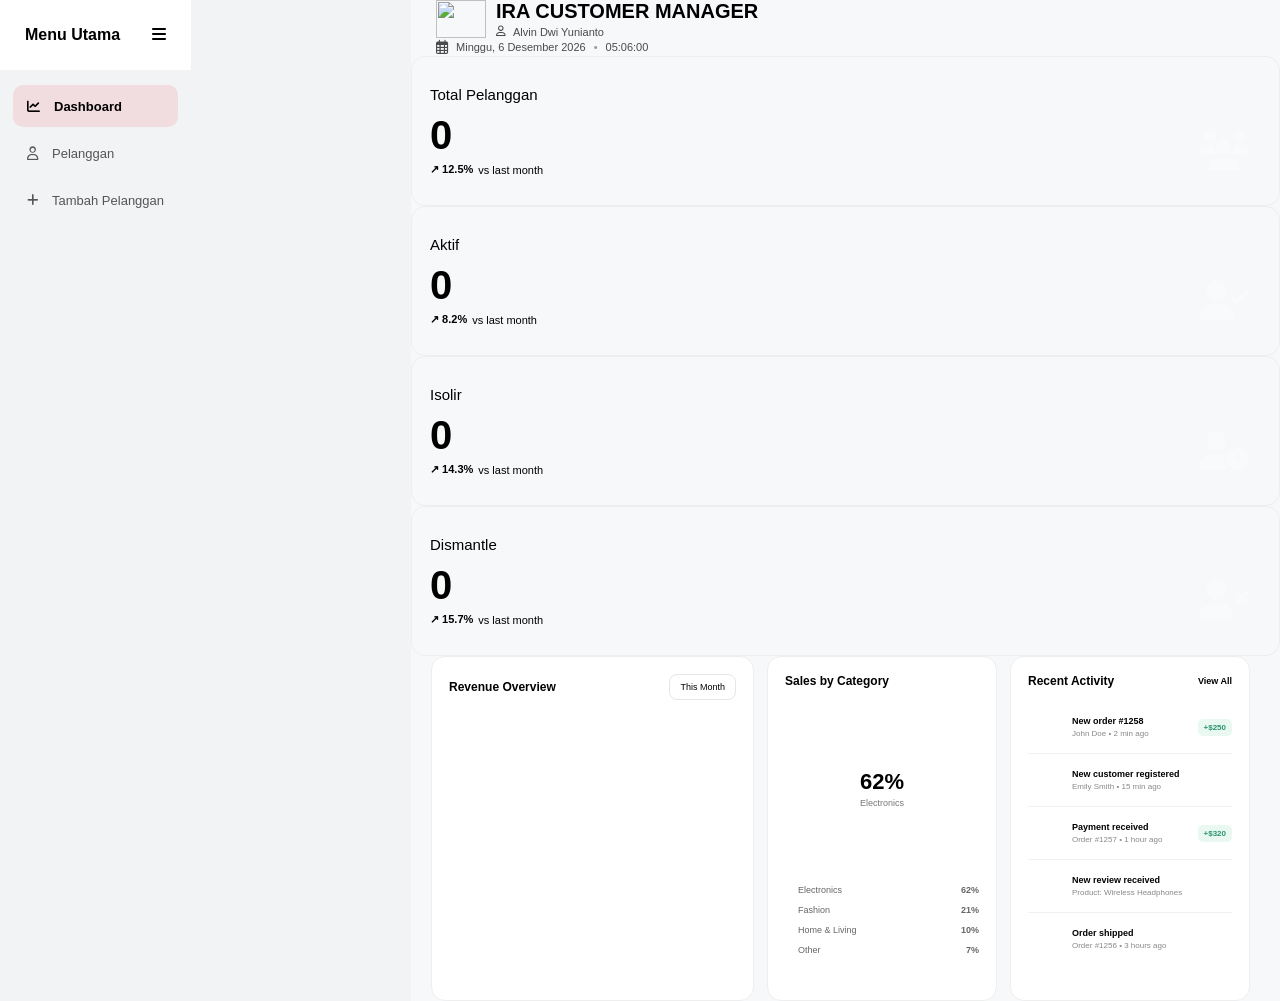
==== commit cdde9c8f: "Update index.html" ====
--- a/index.html
+++ b/index.html
@@ -40,22 +40,10 @@
   </div>
 
 <script src="assets/js/layout.js"></script>
-<script src="assets/js/script.js"></script>
+<script src="assets/js/javascript.js"></script>
 <script src="assets/js/javascript-create.js"></script>
 <script src="assets/js/javascript-read.js"></script>
   
 </body>
 
 </html>
-
-<!-- <script>
-  window.addEventListener('load', function () {
-    alert(
-      'APP VIEWPORT\n' +
-      'Width: ' + window.innerWidth + '\n' +
-      'Height: ' + window.innerHeight
-    );
-  });
-
-  document.querySelector('meta[name="viewport"]')
-</script> -->
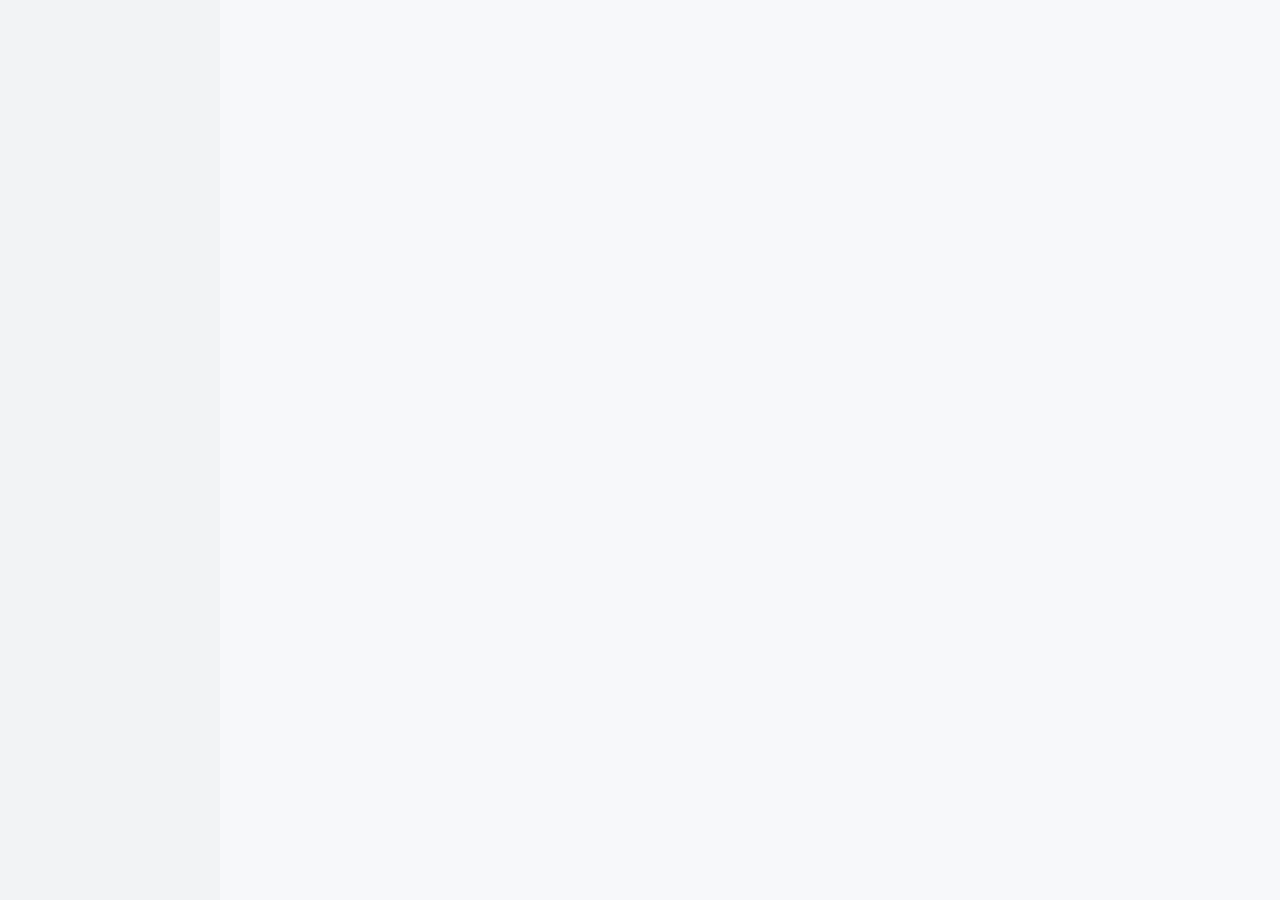
==== commit 4f77134f: "Update index.html" ====
--- a/index.html
+++ b/index.html
@@ -23,17 +23,17 @@
 <body>
   <div class="app">
 
-    <div id="sidebar"></div>
+    <div id="sidebar-container"></div>
 
     <main class="content">
 
-      <div id="topbar"></div>
+      <div id="topbar-container"></div>
 
-      <div id="dashboard"></div>
+      <div id="dashboard-container"></div>
 
-      <div id="pelanggan"></div>
+      <div id="pelanggan-container"></div>
 
-      <div id="add-pelanggan"></div>
+      <div id="add-pelanggan-container"></div>
 
     </main>
 
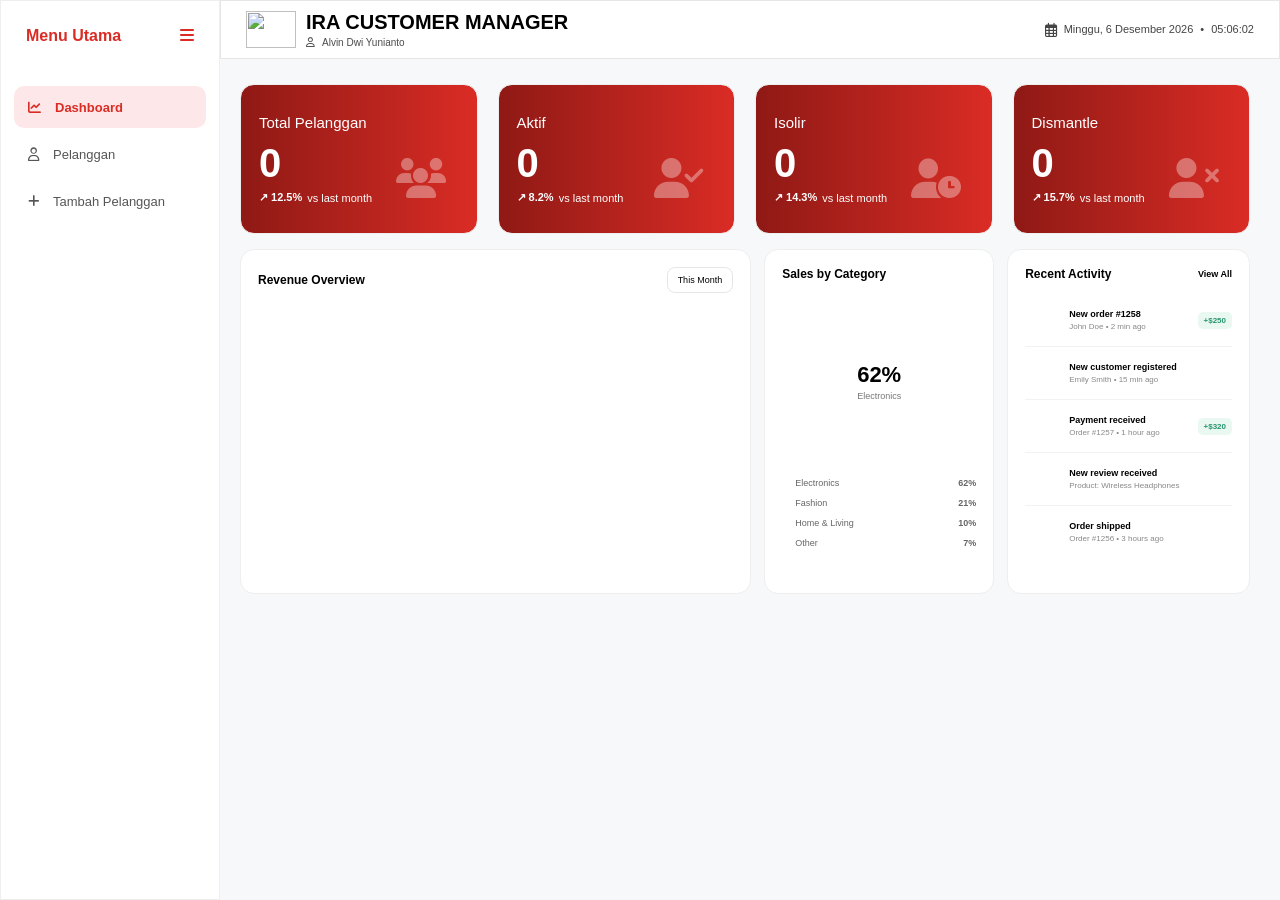
==== commit fd3d4c80: "Update index.html" ====
--- a/index.html
+++ b/index.html
@@ -41,8 +41,10 @@
 
 <script src="assets/js/layout.js"></script>
 <script src="assets/js/javascript.js"></script>
+<script src="assets/js/javascript-update.js"></script>
 <script src="assets/js/javascript-create.js"></script>
 <script src="assets/js/javascript-read.js"></script>
+<script src="assets/js/javascript-delete.js"></script>
   
 </body>
 
--- a/assets/css/style.css
+++ b/assets/css/style.css
@@ -1,5 +1,4 @@
-<style>
-  :root {
+:root {
     --red-main: #da2c25;
     --red-second: #a91f1a;
     --red-third: #8f1915;
@@ -160,7 +159,7 @@
    GLOBAL RESPONSIVE
 ======================================================== */
 
-  @media (max-width: 1000px) {
+  @media (max-width: 600px) {
 
     html,
     body {
@@ -175,7 +174,7 @@
       margin: 0;
       display: block;
       overflow: visible;
-      padding: 0px 35px;
+      padding: 0px 20px;
       background: #ffffff;
     }
 
@@ -218,25 +217,19 @@
       background: #d5d7da;
       border-radius: 10px;
     }
-
-    body:has(#pelanggan) .content {
+    
+    body:has(#pelanggan.active) .content {
+
+      height: 100vh;
+
+      min-height: 0;
+
+      padding-bottom: 110px;
+
+      box-sizing: border-box;
 
       overflow: hidden;
 
-    }
-
-    body:has(#pelanggan.active) .content {
-
-      height: 100vh;
-
-      min-height: 0;
-
-      padding-bottom: 110px;
-
-      box-sizing: border-box;
-
-      overflow: hidden;
-
       display: flex;
 
       flex-direction: column;
@@ -246,4 +239,3 @@
   }
 
   ;
-</style>
--- a/assets/css/sidebar.css
+++ b/assets/css/sidebar.css
@@ -1,5 +1,4 @@
-<style>
-  /* ========================================================
+/* ========================================================
    SIDEBAR
 ======================================================== */
 
@@ -146,7 +145,7 @@
    SIDEBAR — MOBILE BOTTOM NAVIGATION
 ======================================================== */
 
-  @media (max-width: 1000px) {
+  @media (max-width: 600px) {
 
     /* ======================================================
      SIDEBAR
@@ -161,7 +160,7 @@
       left: 0;
 
       width: 100%;
-      height: 110px;
+      height: 70px;
 
       z-index: 9999;
 
@@ -193,7 +192,7 @@
 
     .navigation {
       width: 100%;
-      height: 100px;
+      height: 100%;
 
       padding: 0;
 
@@ -213,34 +212,34 @@
   ====================================================== */
 
     .nav-item {
-      width: 100%;
-      height: 80px;
-
-      margin: 0;
-      padding: 15px 0px;
-
-      border: none;
-      border-radius: 0;
-
-      background: transparent;
-
-      display: flex;
-
-      flex-direction: column;
-
-      align-items: center;
-      justify-content: center;
-
-      gap: 12px;
-
-      color: #777777;
-
-      font-size: 10px;
-
-      position: relative;
-
-      cursor: pointer;
-    }
+  width: 100%;
+  height: 70px;
+
+  margin: 0;
+  padding: 0;
+
+  border: none;
+  border-radius: 0;
+
+  background: transparent;
+
+  display: flex;
+
+  flex-direction: column;
+
+  align-items: center;
+  justify-content: center;
+
+  gap: 7px;
+
+  color: #777777;
+
+  font-size: 10px;
+
+  position: relative;
+
+  cursor: pointer;
+}
 
 
     /* ======================================================
@@ -248,9 +247,7 @@
   ====================================================== */
 
     .nav-item i {
-      font-size: 35px;
-
-      line-height: 1;
+      font-size: 25px;
     }
 
 
@@ -261,10 +258,9 @@
     .nav-item span {
       display: block;
 
-      font-size: 20px;
+      font-size: 10px;
       font-weight: 500;
 
-      line-height: 1;
     }
 
 
@@ -306,8 +302,8 @@
 
     .nav-item[data-page="add-pelanggan"] {
 
-      width: 100px;
-      height: 100px;
+      width: 75px;
+      height: 75px;
 
       justify-self: center;
 
@@ -343,5 +339,3 @@
     }
 
   }
-
-</style>
--- a/assets/css/topbar.css
+++ b/assets/css/topbar.css
@@ -1,5 +1,4 @@
-<style>
-  /* ========================================================
+/* ========================================================
    TOPBAR
 ======================================================== */
 
@@ -51,7 +50,7 @@
 
     display: flex;
 
-    font-size: 11px;
+    font-size: 10px;
 
     color: black;
 
@@ -216,37 +215,31 @@
 
   }
 
-  .date {
-    display: flex;
-    align-items: center;
-    gap: 8px;
-    margin: 0 25px;
-  }
-
-  .date i {
-    font-size: 14px;
-    color: #4a4b4c;
-  }
-
-  .date-now,
-  .time-now {
-    color: #4a4b4c;
-    font-size: 11px;
-    line-height: 1;
-  }
-
-  .date-now {
-    font-weight: 400;
-  }
-
-  .time-now {
-    font-weight: 400;
-  }
-
-  .date-bullet {
-    color: #999;
-    font-size: 11px;
-  }
+.date {
+  display: flex;
+  align-items: center;
+  gap: 7px;
+  margin: 0 25px;
+  color: #444
+}
+
+.date i {
+  display: flex;
+  align-items: center;
+  justify-content: center;
+  font-size: 14px;
+  line-height: 1;
+}
+
+.date-now,
+.date-bullet,
+.time-now {
+  display: flex;
+  align-items: center;
+  font-size: 11px;
+  line-height: 1;
+  white-space: nowrap;
+}
 
 
 
@@ -254,7 +247,7 @@
    TOPBAR RESPONSIVE MOBILE
 ======================================================== */
 
-  @media (max-width: 1000px) {
+  @media (max-width: 600px) {
 
     .topbar {
 
@@ -266,11 +259,11 @@
 
       width: 100%;
 
-      padding: 10px 0px;
+      padding: 0px;
 
       margin-bottom: 15px;
 
-      gap: 20px;
+      gap: 0px;
 
       box-sizing: border-box;
 
@@ -298,8 +291,8 @@
 
     .brand-logo {
 
-      width: 100px;
-      height: 100px;
+      width: 50px;
+      height: 50px;
 
       flex-shrink: 0;
     }
@@ -322,16 +315,16 @@
 
       min-width: 0;
 
-      margin-left: 15px;
-
-      gap: 8px;
+      margin-left: 0px;
+
+      gap: 3px;
 
     }
 
 
     .brand-name h1 {
 
-      font-size: 32px;
+      font-size: 17px;
 
       /* line-height: 1.2; */
 
@@ -341,11 +334,11 @@
 
     .brand-name p {
 
-      font-size: 20px;
+      font-size: 12px;
 
       white-space: nowrap;
 
-      gap: 15px;
+      gap: 7px;
 
     }
 
@@ -366,7 +359,7 @@
 
       align-items: center;
 
-      gap: 10px;
+      gap: 5px;
 
       margin: 0;
     }
@@ -374,7 +367,7 @@
 
     .date i {
 
-      font-size: 21px;
+      font-size: 10px;
     }
 
 
@@ -382,10 +375,9 @@
     .date-bullet,
     .time-now {
 
-      font-size: 21px;
+      font-size: 10px;
 
       white-space: nowrap;
     }
 
   }
-</style>
--- a/assets/css/page-dashboard.css
+++ b/assets/css/page-dashboard.css
@@ -1,5 +1,4 @@
-<style>
-  /* ========================================================
+/* ========================================================
    PAGE DASHBOARD
 ======================================================== */
 
@@ -512,7 +511,9 @@
 
       grid-template-columns: repeat(2, minmax(0, 1fr));
 
-      gap: 25px;
+      gap: 10px;
+
+      margin-top: 25px;
 
     }
 
@@ -525,11 +526,11 @@
 
       position: relative;
 
-      min-height: 200px;
-
-      padding: 0 35px;
-
-      border-radius: 25px;
+      min-height: 120px;
+
+      padding: 0 15px;
+
+      border-radius: 13px;
 
       box-sizing: border-box;
 
@@ -541,7 +542,7 @@
 
       position: absolute;
 
-      left: 30px;
+      left: 10px;
 
       top: 50%;
 
@@ -560,25 +561,23 @@
 
     .stat-title {
 
-      font-size: 9px;
-
-      margin-bottom: 10px;
+      font-size: 13px;
+
+      margin-bottom: 5px;
     }
 
 
     .stat-value {
 
-      font-size: 46px;
-
-      line-height: 1.1;
-
-      margin-bottom: 15px;
+      font-size: 35px;
+
+      margin-bottom: 5px;
     }
 
 
     .stat-footer {
 
-      font-size: 18px;
+      font-size: 10px;
 
       gap: 4px;
 
@@ -589,12 +588,12 @@
 
       position: absolute;
 
-      right: 30px;
-
-      bottom: calc(50% - 65px);
-
-      width: 60px;
-      height: 60px;
+      right: 17px;
+
+      bottom: calc(50% - 20px);
+
+      width: 40px;
+      height: 40px;
 
       border-radius: 50%;
 
@@ -608,8 +607,7 @@
     }
 
     .stat-icon i {
-      font-size: 30px;
-      line-height: 1;
+      font-size: 20px;
     }
 
 
@@ -676,4 +674,3 @@
     }
 
   }
-</style>
--- a/assets/css/page-pelanggan.css
+++ b/assets/css/page-pelanggan.css
@@ -1,5 +1,4 @@
-<style>
-  /* =====================================================
+/* =====================================================
    PAGE
 ===================================================== */
 
@@ -551,25 +550,19 @@
 
     #pelanggan>.panel {
 
-      width: 100%;
-
-      height: 100%;
-
-      min-height: 0;
-
-      margin: 0;
-
-      padding: 18px;
-
-      border-radius: 18px;
-
-      box-sizing: border-box;
-
-      display: flex;
-
-      flex-direction: column;
-
-      overflow: hidden;
+    width: 100%;
+    height: calc(100vh - 180px);
+    min-height: 0;
+
+    padding: 10px 15px;
+
+    border-radius: 18px;
+    box-sizing: border-box;
+
+    display: flex;
+    flex-direction: column;
+
+    overflow: hidden;
 
 
     }
@@ -589,7 +582,7 @@
 
       justify-content: flex-start;
 
-      gap: 18px;
+      gap: 12px;
 
       margin-bottom: 20px;
 
@@ -606,20 +599,18 @@
 
     #pelanggan .page-pelanggan-header h2 {
 
-      font-size: 33px;
+      font-size: 18px;
 
       line-height: 1.25;
 
-      margin: 0 0 6px;
+      margin: 0 0 3px;
 
     }
 
 
     #pelanggan .page-pelanggan-header p {
 
-      font-size: 20px;
-
-      line-height: 1.4;
+      font-size: 12px;
 
       color: #777;
 
@@ -656,11 +647,11 @@
 
       flex: 0 0 100%;
 
-      height: 50px;
-
-      padding: 0 15px;
-
-      gap: 10px;
+      height: 35px;
+
+      padding: 0 10px;
+
+      gap: 7px;
 
       border: 1px solid #e3e5e8;
 
@@ -678,7 +669,7 @@
 
       min-width: 0;
 
-      font-size: 20px;
+      font-size: 12px;
 
       font-family: inherit;
 
@@ -686,14 +677,14 @@
 
     .page-pelanggan-header-tools .search-box span {
 
-      font-size: 20px;
+      font-size: 17px;
 
       line-height: 1;
     }
 
     .page-pelanggan-header-tools .search-box input::placeholder {
 
-      font-size: 20px;
+      font-size: 15px;
 
       color: #a1a5aa;
 
@@ -707,44 +698,34 @@
   ====================================================== */
 
     #pelanggan .page-pelanggan-header-tools select {
-
-      flex: 1 1 0;
-
-      width: 0;
-
-      min-width: 0;
-
-      height: 50px;
-
-      padding: 0 38px 0 15px;
-
-      margin: 0;
-
-      border: 1px solid #e3e5e8;
-
-      border-radius: 10px;
-
-      background-color: #ffffff;
-
-      color: #555555;
-
-      font-family: inherit;
-
-      font-size: 20px;
-
-      font-weight: 400;
-
-      line-height: 1;
-
-      outline: none;
-
-      cursor: pointer;
-
-      transition: border-color .2s ease,
-        box-shadow .2s ease,
-        background-color .2s ease;
-
-    }
+  flex: 1 1 0;
+  width: 100%;
+  min-width: 90px;
+
+    height: 30px;
+    font-size: 12px;
+    padding-left: 8px;
+    padding-right: 28px;
+
+  border: 1px solid #e3e5e8;
+  border-radius: 10px;
+
+  background-color: #ffffff;
+  color: #555555;
+
+  font-family: inherit;
+  font-size: 13px;
+  font-weight: 400;
+  line-height: 1;
+
+  outline: none;
+  cursor: pointer;
+
+  transition:
+    border-color .2s ease,
+    box-shadow .2s ease,
+    background-color .2s ease;
+}
 
 
     /* =========================================================
@@ -761,7 +742,7 @@
 
       width: 100%;
 
-      overflow-y: auto;
+      overflow-y: scroll;
 
       overflow-x: hidden;
 
@@ -822,7 +803,7 @@
 
       min-width: 0;
 
-      padding: 30px 30px;
+      padding: 15px 15px;
 
       box-sizing: border-box;
 
@@ -861,9 +842,9 @@
 
       align-items: flex-start;
 
-      gap: 18px;
-
-      margin-bottom: 30px;
+      gap: 12px;
+
+      margin-bottom: 15px;
     }
 
 
@@ -873,9 +854,9 @@
 
     #pelanggan .customer-top .avatar {
 
-      width: 72px;
-
-      height: 72px;
+      width: 40px;
+
+      height: 40px;
 
       flex-shrink: 0;
 
@@ -887,7 +868,7 @@
 
       justify-content: center;
 
-      background: #f5f5f5;
+      background: #fceaea;
 
       color: #777777;
 
@@ -896,7 +877,9 @@
 
     #pelanggan .customer-top .avatar i {
 
-      font-size: 32px;
+      font-size: 17px;
+      
+      color: #df2929;
 
     }
 
@@ -926,9 +909,9 @@
 
       margin: 0 0 4px;
 
-      font-size: 20px;
-
-      line-height: 1.2;
+      font-size: 13px;
+
+      line-height: .7;
 
       color: #999999;
 
@@ -941,7 +924,7 @@
 
       margin: 0;
 
-      font-size: 30px;
+      font-size: 17px;
 
       line-height: 1.35;
 
@@ -966,9 +949,9 @@
 
     #pelanggan .more-button {
 
-      width: 52px;
-
-      height: 52px;
+      width: 20px;
+
+      height: 20px;
 
       flex-shrink: 0;
 
@@ -988,7 +971,7 @@
 
       color: #777777;
 
-      font-size: 42px;
+      font-size: 17px;
 
       line-height: 1;
 
@@ -1043,9 +1026,9 @@
 
     #pelanggan .customer-details .icon {
 
-      width: 30px;
-
-      height: 30px;
+      width: 10px;
+
+      height: 10px;
 
       flex-shrink: 0;
 
@@ -1057,7 +1040,7 @@
 
       border-radius: 8px;
 
-      font-size: 20px;
+      font-size: 15px;
 
     }
 
@@ -1074,13 +1057,13 @@
 
       flex: 1;
 
-      font-size: 20px;
+      font-size: 12px;
 
       line-height: 1.4;
 
       color: #555555;
 
-      white-space: normal;
+      white-space: nowrap;
 
       overflow: hidden;
 
@@ -1117,7 +1100,7 @@
 
       justify-content: flex-end;
 
-      gap: 10px;
+      gap: 7px;
 
     }
 
@@ -1132,7 +1115,7 @@
 
       max-width: none;
 
-      font-size: 20px;
+      font-size: 12px;
 
       white-space: nowrap;
 
@@ -1151,7 +1134,7 @@
 
       max-width: none;
 
-      font-size: 20px;
+      font-size: 12px;
 
       color: #777777;
 
@@ -1195,7 +1178,7 @@
 
       margin-top: 18px;
 
-      padding-bottom: 20px;
+      padding-bottom: 15px;
 
       box-sizing: border-box;
 
@@ -1206,7 +1189,7 @@
 
       min-width: 0;
 
-      font-size: 18px;
+      font-size: 12px;
 
       color: var(--red-main);
 
@@ -1214,7 +1197,7 @@
 
     #pelanggan #pageNumber {
 
-      font-size: 28px;
+      font-size: 15px;
 
       color: var(--red-main);
 
@@ -1231,15 +1214,15 @@
 
       align-items: center;
 
-      gap: 20px;
+      gap: 12px;
 
     }
 
     .pagination button {
 
-      width: 40px;
-
-      height: 40px;
+      width: 30px;
+
+      height: 30px;
 
       border: none;
 
@@ -1249,7 +1232,7 @@
 
       cursor: pointer;
 
-      font-size: 28px;
+      font-size: 17px;
 
       color: white;
 
@@ -1403,29 +1386,35 @@
 
   .customer-detail-modal {
 
-    width: 100%;
-
-    max-width: 920px;
-
-    max-height: calc(100vh - 50px);
-
-    background: #ffffff;
-
-    border: 1px solid #e7e7e7;
-
-    border-radius: 16px;
-
-    box-shadow:
-      0 25px 70px rgba(0, 0, 0, .20);
-
-    padding: 28px;
-
-    box-sizing: border-box;
-
-    overflow-y: auto;
-
-    animation:
-      customerDetailModalIn .22s ease;
+  width: 100%;
+
+  max-width: 920px;
+
+  height: calc(100vh - 50px);
+
+  max-height: calc(100vh - 50px);
+
+  background: #ffffff;
+
+  border: 1px solid #e7e7e7;
+
+  border-radius: 16px;
+
+  box-shadow:
+    0 25px 70px rgba(0, 0, 0, .20);
+
+  padding: 28px;
+
+  box-sizing: border-box;
+
+  overflow: hidden;
+
+  display: flex;
+
+  flex-direction: column;
+
+  animation:
+    customerDetailModalIn .22s ease;
 
   }
 
@@ -1527,6 +1516,10 @@
   .customer-detail-avatar i {
 
     font-size: 31px;
+
+    background: #fceaea;
+
+    color: #df2929;
 
   }
 
@@ -2088,12 +2081,12 @@
 
 
 
-  /* =========================================================
+  /* ===================================================================================
    RESPONSIVE MOBILE
    MODAL DETAIL — MOBILE
 ========================================================= */
 
-  @media (max-width: 1000px) {
+  @media (max-width: 600px) {
 
     .customer-detail-overlay {
 
@@ -2131,7 +2124,7 @@
 
       height: 1200px;
 
-      max-height: 88vh;
+      max-height: 80vh;
 
       padding: 20px;
 
@@ -2158,8 +2151,6 @@
 
       width: 100%;
 
-      /* padding: 16px; */
-
       box-sizing: border-box;
 
       display: flex;
@@ -2194,18 +2185,22 @@
 
     .customer-detail-avatar {
 
-      width: 100px;
-
-      height: 100px;
+      width: 60px;
+
+      height: 60px;
 
       flex-shrink: 0;
 
+      background: #fceaea;
+
     }
 
 
     .customer-detail-avatar i {
 
-      font-size: 50px;
+      font-size: 30px;
+
+      color: #df2929;
 
     }
 
@@ -2214,9 +2209,9 @@
 
       max-width: none;
 
-      font-size: 30px;
-
-      line-height: 1.3;
+      font-size: 18px;
+
+      line-height: 1;
 
       font-weight: 700;
 
@@ -2235,7 +2230,7 @@
 
       margin-top: 3px;
 
-      font-size: 20px;
+      font-size: 12px;
 
     }
 
@@ -2263,7 +2258,7 @@
 
       width: 100%;
 
-      padding: 14px 16px;
+      padding: 10px 0px;
 
       box-sizing: border-box;
 
@@ -2324,7 +2319,7 @@
 
     .customer-detail-item-title {
 
-      font-size: 19px;
+      font-size: 15px;
 
       margin-bottom: 7px;
 
@@ -2335,8 +2330,8 @@
 
       display: flex;
       align-items: center;
-      gap: 12px;
-      font-size: 20px;
+      gap: 9px;
+      font-size: 15px;
 
     }
 
@@ -2374,14 +2369,14 @@
 
     .customer-detail-address .customer-detail-item-value {
 
-      align-items: center;
+      align-items: flex-start;
 
     }
 
 
     .customer-detail-address .customer-detail-item-value span {
 
-      line-height: 1.6;
+      line-height: 1.2;
 
       word-break: break-word;
 
@@ -2403,7 +2398,7 @@
 
       border-radius: 7px;
 
-      font-size: 20px;
+      font-size: 15px;
 
     }
 
@@ -2457,11 +2452,11 @@
 
       width: 100%;
 
-      height: 40px;
+      height: 30px;
 
       min-width: 0;
 
-      font-size: 20px;
+      font-size: 15px;
 
     }
 
@@ -2482,5 +2477,4 @@
       border-radius: 10px;
     }
 
-  }
-</style>
+}
--- a/assets/css/page-tambah-pelanggan.css
+++ b/assets/css/page-tambah-pelanggan.css
@@ -1,5 +1,4 @@
-<style>
-  /* ========================================================
+/* ========================================================
    PAGE TAMBAH PELANGGAN
 ======================================================== */
 
@@ -1022,111 +1021,151 @@
    RESPONSIVE MOBILE
 ======================================================== */
 
-  @media (max-width: 1000px) {
+  @media (max-width: 600px) {
 
     /* CONTENT KHUSUS SAAT TAMBAH PELANGGAN AKTIF */
 
     body:has(#add-pelanggan.active) .content {
-
-      height: 100vh;
-
-      min-height: 0;
-
-      padding-bottom: 110px;
-
-      box-sizing: border-box;
-
-      overflow: hidden;
-
-      display: flex;
-
-      flex-direction: column;
-
-    }
-
-    /* PAGE TAMBAH PELANGGAN */
-
-    #add-pelanggan {
-
-      width: 100%;
-
-      flex: 1;
-
-      min-height: 0;
-
-      height: auto;
-
-      margin: 0;
-
-      padding-right: 0px;
-
-      padding-left: 0px;
-
-      box-sizing: border-box;
-
-      overflow-y: auto;
-
-      overflow-x: hidden;
+    height: 100vh;
+    min-height: 0;
+
+    padding-bottom: 110px;
+
+    box-sizing: border-box;
+
+    display: flex;
+    flex-direction: column;
+
+}
+
+    body:has(#add-pelanggan.active) #add-pelanggan {
+    width: 100%;
+
+    height: auto;
+    min-height: 0;
+
+    flex: 1 1 0;
+
+    margin: 5px 0 0 0;
+    padding: 0;
+
+    box-sizing: border-box;
+
+    overflow-x: hidden;
+    overflow-y: auto;
+
+    -webkit-overflow-scrolling: touch;
+}
+
+
+    body:has(#add-pelanggan.active) .tambah-pelanggan-container {
+    width: 100%;
+
+    height: auto;
+    min-height: max-content;
+
+    margin: 0;
+
+    box-sizing: border-box;
+
+    display: flex;
+    flex-direction: column;
+}
+
+  body:has(#add-pelanggan.active) .tambah-pelanggan-panel {
+    width: 100%;
+
+    height: auto;
+    min-height: max-content;
+
+    flex: none;
+
+    box-sizing: border-box;
+
+    padding: 15px;
+}
+
+body:has(#add-pelanggan.active) #formTambahPelanggan {
+    width: 100%;
+
+    height: auto;
+    min-height: max-content;
+
+    flex: none;
+
+    box-sizing: border-box;
+
+    display: flex;
+    flex-direction: column;
+}
+
+
+    body:has(#add-pelanggan.active) .form-grid {
+    width: 100%;
+
+    height: auto;
+    min-height: max-content;
+
+    flex: none;
+
+    display: grid;
+
+    grid-template-columns: 1fr;
+
+    row-gap: 15px;
+    column-gap: 0;
+
+    align-content: start;
+}
+
+    .tambah-page-header {
+
+        gap: 10px;
+
+    }
+
+    .tambah-page-title h2 {
+
+      font-size: 18px;
+
+    }
+
+
+    .tambah-page-title p {
+
+      font-size: 12px;
+
+    }
+
+    .tambah-page-icon {
+
+      width: 55px;
+
+      height: 55px;
+
+      border-radius: 7px;
+
+    }
+
+
+    .tambah-page-icon i {
+
+      font-size: 25px;
 
     }
 
     #add-pelanggan .form-header {
 
-      font-size: 23px;
-
-    }
-
-    #add-pelanggan .form-grid {
-
-      display: grid;
-
-      grid-template-columns: 1fr;
-
-      row-gap: 15px;
-
-      column-gap: 0;
-
-      align-content: start;
-
-      flex: none;
-
-    }
-
-    .tambah-page-title h2 {
-
-      font-size: 32px;
-
-    }
-
-
-    .tambah-page-title p {
-
-      font-size: 20px;
-
-    }
-
-    .tambah-page-icon {
-
-      width: 60px;
-
-      height: 60px;
-
-      border-radius: 7px;
-
-    }
-
-
-    .tambah-page-icon i {
-
-      font-size: 30px;
-
-    }
+      gap: 10px;
+
+    }
+    
 
     .form-header>i {
 
-      font-size: 35px;
-
-      width: 37px;
+      font-size: 18px;
+
+      width: 20px;
 
       text-align: center;
 
@@ -1134,7 +1173,7 @@
 
     .form-header h3 {
 
-      font-size: 27px;
+      font-size: 15px;
 
     }
 
@@ -1148,7 +1187,7 @@
 
     .form-group label {
 
-      font-size: 27px;
+      font-size: 15px;
 
       font-weight: 600;
 
@@ -1170,7 +1209,7 @@
 
       color: #333;
 
-      font-size: 27px;
+      font-size: 15px;
 
       outline: none;
 
@@ -1181,7 +1220,7 @@
     #add-pelanggan .form-group input,
     #add-pelanggan .form-group select {
 
-      padding: 25px 18px;
+      padding: 15px 15px;
 
     }
 
@@ -1206,7 +1245,7 @@
 
       font-family: inherit;
 
-      font-size: 27px;
+      font-size: 15px;
 
       line-height: normal;
 
@@ -1217,6 +1256,32 @@
       box-sizing: border-box;
 
     }
+
+    /* ========================================================
+   FIX MOBILE — JENIS CPE & ALAMAT
+======================================================== */
+
+/* JENIS CPE */
+#add-pelanggan #inputCpe {
+    width: 100%;
+    height: 44px;
+    padding: 0 13px;
+    font-size: 15px;
+    line-height: normal;
+    box-sizing: border-box;
+}
+
+
+/* ALAMAT LENGKAP */
+#add-pelanggan #inputAlamat {
+    height: 110px;
+    min-height: 110px;
+    padding: 10px 13px;
+    font-size: 15px;
+    line-height: 1.4;
+    box-sizing: border-box;
+    resize: none;
+}
 
     #add-pelanggan #inputDesa:disabled {
 
@@ -1272,7 +1337,139 @@
 
     }
 
-
-
-  }
-</style>
+      /* ========================================================
+   INFO
+======================================================== */
+
+.form-footer {
+    width: 100%;
+    display: flex;
+    flex-direction: column;
+    align-items: stretch;
+    gap: 12px;
+    margin-top: 16px;
+    padding-top: 14px;
+    box-sizing: border-box;
+}
+
+  .form-info {
+
+    width: 100%;
+
+    display: flex;
+
+    align-items: center;
+
+    box-sizing: border-box;
+
+    gap: 10px;
+
+    padding: 11px 14px;
+
+    border-radius: 8px;
+
+    background: #fff0f0;
+
+    color: #bd4540;
+
+    font-size: 10px;
+
+  }
+
+
+  .form-info i {
+
+    font-size: 14px;
+
+  }
+
+
+  /* ========================================================
+   ACTION BUTTON
+======================================================== */
+
+  .form-actions {
+
+    width: 100%;
+
+    display: flex;
+
+    align-items: center;
+
+    align-items: center;
+
+    justify-content: flex-end;
+
+    gap: 10px;
+
+  }
+
+
+  .btn-batal,
+  .btn-simpan {
+
+    height: 35px;
+
+    padding: 0 18px;
+
+    border-radius: 9px;
+
+    font-size: 12px;
+
+    font-weight: 600;
+
+    cursor: pointer;
+
+    display: flex;
+
+    flex: 1;
+
+    width: 100%;
+
+    align-items: center;
+
+    justify-content: center;
+
+    gap: 8px;
+
+    transition: .2s ease;
+
+  }
+
+
+  .btn-batal {
+
+    background: #fff;
+
+    border: 1px solid #e1e4e8;
+
+    color: #444;
+
+  }
+
+
+  .btn-batal:hover {
+
+    background: #f7f7f7;
+
+  }
+
+
+  .btn-simpan {
+
+    background: var(--red-main);
+
+    border: 1px solid var(--red-main);
+
+    color: #fff;
+
+  }
+
+
+  .btn-simpan:hover {
+
+    background: var(--red-second);
+
+  }
+
+}
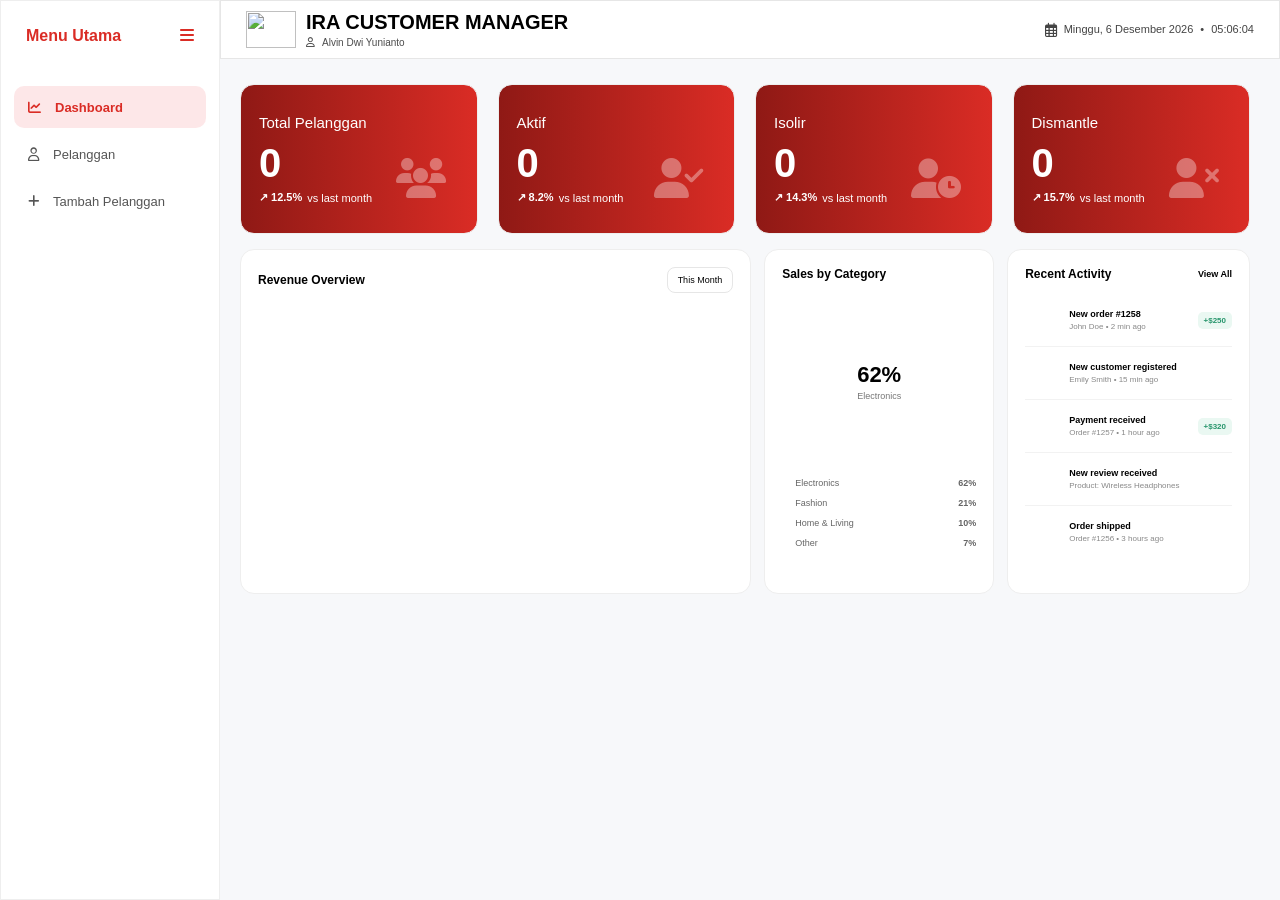
==== commit 4fac230f: "Update index.html" ====
--- a/index.html
+++ b/index.html
@@ -16,7 +16,9 @@
 <link rel="stylesheet" href="assets/css/page-pelanggan.css">
 <link rel="stylesheet" href="assets/css/page-tambah-pelanggan.css">
 
-  <link rel="stylesheet" href="https://cdnjs.cloudflare.com/ajax/libs/font-awesome/6.5.2/css/all.min.css">
+<link rel="stylesheet" href="https://cdnjs.cloudflare.com/ajax/libs/font-awesome/6.5.2/css/all.min.css">
+
+<script src="https://cdn.jsdelivr.net/npm/chart.js"></script>
 
 </head>
 
--- a/assets/css/page-pelanggan.css
+++ b/assets/css/page-pelanggan.css
@@ -321,7 +321,7 @@
   }
 
 
-  .nik {
+  .serial-number {
     color: #287bdc;
   }
 
@@ -981,7 +981,7 @@
     /* ======================================================
      AREA DATA
      
-     KIRI  = WA / NIK / WILAYAH
+     KIRI  = WA / SN / WILAYAH
      KANAN = STATUS / CPE
   ====================================================== */
 
@@ -1050,7 +1050,7 @@
   ====================================================== */
 
     #pelanggan .customer-whatsapp,
-    #pelanggan .customer-nik,
+    #pelanggan .customer-serialnumber,
     #pelanggan .customer-wilayah {
 
       min-width: 0;
@@ -1536,6 +1536,8 @@
 
     flex-direction: column;
 
+    gap: 5px;
+
   }
 
 
@@ -1635,6 +1637,136 @@
     color: var(--red-main);
 
   }
+
+
+
+
+
+/* =========================================================
+   CUSTOMER ACTION
+========================================================= */
+
+.customer-detail-action {
+
+  position: relative;
+
+  flex-shrink: 0;
+
+}
+
+
+/* =========================================================
+   ACTION MENU
+========================================================= */
+
+.customer-action-menu {
+
+  position: absolute;
+
+  top: calc(100% + 8px);
+
+  right: 0;
+
+  min-width: 150px;
+
+  padding: 6px;
+
+  background: #ffffff;
+
+  border: 1px solid #e8e8e8;
+
+  border-radius: 10px;
+
+  box-shadow:
+    0 10px 30px rgba(0, 0, 0, .12);
+
+  display: none;
+
+  z-index: 10000;
+
+}
+
+
+/* =========================================================
+   ACTION MENU ACTIVE
+========================================================= */
+
+.customer-action-menu.show {
+
+  display: block;
+
+}
+
+
+/* =========================================================
+   ACTION ITEM
+========================================================= */
+
+.customer-action-item {
+
+  width: 100%;
+
+  display: flex;
+
+  align-items: center;
+
+  gap: 10px;
+
+  padding: 10px 12px;
+
+  border: none;
+
+  border-radius: 7px;
+
+  background: transparent;
+
+  color: #333333;
+
+  font-size: 12px;
+
+  font-weight: 600;
+
+  text-align: left;
+
+  cursor: pointer;
+
+  transition: .2s ease;
+
+}
+
+
+.customer-action-item:hover {
+
+  background: #f5f5f5;
+
+}
+
+
+.customer-action-item i {
+
+  width: 16px;
+
+  text-align: center;
+
+}
+
+
+/* =========================================================
+   DELETE
+========================================================= */
+
+.customer-action-item.delete {
+
+  color: #dc2c2c;
+
+}
+
+
+.customer-action-item.delete:hover {
+
+  background: #fff0f0;
+
+}
 
 
   /* =========================================================
@@ -2478,3 +2610,773 @@
     }
 
 }
+
+
+
+
+
+
+
+
+
+
+
+
+
+
+
+
+
+
+
+
+
+
+
+
+
+/* =========================================================
+MODAL EDIT PELANGGAN
+MODAL INDEPENDEN DARI MODAL DETAIL
+========================================================= */
+
+.customer-edit-overlay {
+
+position: fixed;
+
+inset: 0;
+
+z-index: 10001;
+
+display: none;
+
+align-items: center;
+
+justify-content: center;
+
+padding: 20px;
+
+background: rgba(0, 0, 0, .45);
+
+box-sizing: border-box;
+
+}
+
+.customer-edit-overlay.show {
+
+display: flex;
+
+}
+
+/* =========================================================
+MODAL
+========================================================= */
+
+.customer-edit-modal {
+
+width: 100%;
+
+max-width: 800px;
+
+height: 88vh;
+
+max-height: 800px;
+
+background: #ffffff;
+
+border-radius: 14px;
+
+box-shadow:
+0 20px 60px rgba(0, 0, 0, .18);
+
+display: flex;
+
+flex-direction: column;
+
+overflow: hidden;
+
+box-sizing: border-box;
+
+}
+
+/* =========================================================
+HEADER
+========================================================= */
+
+.customer-edit-header {
+
+flex-shrink: 0;
+
+width: 100%;
+
+padding: 20px;
+
+background: #ffffff;
+
+border-bottom: 1px solid #eeeeee;
+
+box-sizing: border-box;
+
+}
+
+.customer-edit-profile {
+
+display: flex;
+
+align-items: center;
+
+gap: 12px;
+
+min-width: 0;
+
+}
+
+.customer-edit-avatar {
+
+width: 60px;
+
+height: 60px;
+
+flex-shrink: 0;
+
+border-radius: 50%;
+
+background: #fceaea;
+
+color: #df2929;
+
+display: flex;
+
+align-items: center;
+
+justify-content: center;
+
+}
+
+.customer-edit-avatar i {
+
+font-size: 30px;
+
+}
+
+.customer-edit-profile-info {
+
+min-width: 0;
+
+}
+
+.customer-edit-id {
+
+display: block;
+
+margin-bottom: 5px;
+
+color: #777777;
+
+font-size: 12px;
+
+}
+
+.customer-edit-name {
+
+margin: 0;
+
+color: #222222;
+
+font-size: 20px;
+
+font-weight: 700;
+
+}
+
+/* =========================================================
+BODY
+========================================================= */
+
+.customer-edit-body {
+
+flex: 1 1 auto;
+
+min-height: 0;
+
+padding: 20px;
+
+overflow-y: auto;
+
+overflow-x: hidden;
+
+box-sizing: border-box;
+
+}
+
+.customer-edit-body::-webkit-scrollbar {
+
+width: 5px;
+
+}
+
+.customer-edit-body::-webkit-scrollbar-track {
+
+background: transparent;
+
+}
+
+.customer-edit-body::-webkit-scrollbar-thumb {
+
+background: #d5d7da;
+
+border-radius: 10px;
+
+}
+
+/* =========================================================
+GRID
+========================================================= */
+
+.customer-edit-grid {
+
+width: 100%;
+
+display: grid;
+
+grid-template-columns: 1fr;
+
+gap: 15px;
+
+margin-bottom: 15px;
+
+}
+
+.customer-edit-grid.two-column {
+
+grid-template-columns:
+repeat(2, minmax(0, 1fr));
+
+}
+
+.customer-edit-grid.three-column {
+
+grid-template-columns:
+repeat(2, minmax(0, 1fr));
+
+}
+
+.customer-edit-grid.four-column {
+
+grid-template-columns:
+repeat(3, minmax(0, 1fr));
+
+}
+
+/* =========================================================
+ITEM
+========================================================= */
+
+.customer-edit-item {
+
+min-width: 0;
+
+display: flex;
+
+flex-direction: column;
+
+gap: 7px;
+
+}
+
+.customer-edit-item label {
+
+color: #444444;
+
+font-size: 12px;
+
+font-weight: 600;
+
+}
+
+.customer-edit-item input,
+.customer-edit-item select,
+.customer-edit-item textarea {
+
+width: 100%;
+
+min-height: 42px;
+
+padding: 0 12px;
+
+border: 1px solid #dfe2e6;
+
+border-radius: 9px;
+
+background: #ffffff;
+
+color: #333333;
+
+font-family: inherit;
+
+font-size: 13px;
+
+outline: none;
+
+transition:
+border-color .2s ease,
+box-shadow .2s ease;
+
+box-sizing: border-box;
+
+}
+
+.customer-edit-item textarea {
+
+min-height: 90px;
+
+padding: 11px 12px;
+
+resize: vertical;
+
+line-height: 1.5;
+
+}
+
+.customer-edit-item input:focus,
+.customer-edit-item select:focus,
+.customer-edit-item textarea:focus {
+
+border-color: #da2c25;
+
+box-shadow:
+0 0 0 3px rgba(218, 44, 37, .08);
+
+}
+
+.customer-edit-item select {
+
+cursor: pointer;
+
+}
+
+.customer-edit-item select:disabled {
+
+background: #f5f5f5;
+
+color: #999999;
+
+cursor: not-allowed;
+
+}
+
+/* =========================================================
+FOOTER
+========================================================= */
+
+.customer-edit-footer {
+
+flex-shrink: 0;
+
+width: 100%;
+
+padding: 15px 20px;
+
+background: #ffffff;
+
+border-top: 1px solid #eeeeee;
+
+display: flex;
+
+justify-content: flex-end;
+
+align-items: center;
+
+gap: 10px;
+
+box-sizing: border-box;
+
+}
+
+.customer-edit-cancel,
+.customer-edit-save {
+
+height: 42px;
+
+min-width: 100px;
+
+padding: 0 18px;
+
+border-radius: 9px;
+
+font-family: inherit;
+
+font-size: 12px;
+
+font-weight: 600;
+
+cursor: pointer;
+
+transition: .2s ease;
+
+}
+
+.customer-edit-cancel {
+
+border: 1px solid #dfe2e6;
+
+background: #ffffff;
+
+color: #444444;
+
+}
+
+.customer-edit-cancel:hover {
+
+background: #f7f7f7;
+
+border-color: #cfd2d6;
+
+}
+
+.customer-edit-save {
+
+border: 1px solid #da2c25;
+
+background: #da2c25;
+
+color: #ffffff;
+
+}
+
+.customer-edit-save:hover {
+
+background: #a91f1a;
+
+border-color: #a91f1a;
+
+}
+
+.customer-edit-save:disabled {
+
+opacity: .6;
+
+cursor: not-allowed;
+
+}
+
+/* =========================================================
+MOBILE
+========================================================= */
+
+@media (max-width: 600px) {
+
+.customer-edit-overlay {
+
+padding: 12px;
+
+}
+
+.customer-edit-modal {
+
+width: 100%;
+
+height: 88vh;
+
+max-height: none;
+
+border-radius: 14px;
+
+}
+
+.customer-edit-header {
+
+padding: 15px;
+
+}
+
+.customer-edit-avatar {
+
+width: 55px;
+
+height: 55px;
+
+}
+
+.customer-edit-avatar i {
+
+font-size: 27px;
+
+}
+
+.customer-edit-name {
+
+font-size: 18px;
+
+}
+
+.customer-edit-id {
+
+font-size: 11px;
+
+}
+
+.customer-edit-body {
+
+padding: 15px;
+
+}
+
+.customer-edit-grid.two-column,
+.customer-edit-grid.three-column {
+
+grid-template-columns: 1fr;
+
+}
+
+.customer-edit-item label {
+
+font-size: 13px;
+
+}
+
+.customer-edit-item input,
+.customer-edit-item select,
+.customer-edit-item textarea {
+
+font-size: 14px;
+
+min-height: 40px;
+
+}
+
+.customer-edit-footer {
+
+padding: 12px 15px;
+
+display: grid;
+
+grid-template-columns: 1fr 1fr;
+
+gap: 10px;
+
+}
+
+.customer-edit-cancel,
+.customer-edit-save {
+
+width: 100%;
+
+min-width: 0;
+
+height: 40px;
+
+}
+
+}
+
+
+
+
+
+
+
+
+
+
+
+
+
+
+
+
+
+/* =========================================================
+   MODAL HAPUS PELANGGAN
+========================================================= */
+
+.delete-modal-overlay {
+
+  position: fixed;
+
+  inset: 0;
+
+  display: none;
+
+  align-items: center;
+
+  justify-content: center;
+
+  padding: 20px;
+
+  background: rgba(0, 0, 0, .45);
+
+  z-index: 99999;
+
+}
+
+
+.delete-modal-overlay.show {
+
+  display: flex;
+
+}
+
+
+.delete-modal {
+
+  width: 100%;
+
+  max-width: 420px;
+
+  background: #ffffff;
+
+  border-radius: 16px;
+
+  padding: 25px;
+
+  box-shadow:
+    0 20px 60px rgba(0, 0, 0, .2);
+
+  text-align: center;
+
+}
+
+
+.delete-modal-icon {
+
+  width: 55px;
+
+  height: 55px;
+
+  margin: 0 auto 15px;
+
+  display: flex;
+
+  align-items: center;
+
+  justify-content: center;
+
+  border-radius: 50%;
+
+  background: #fff0f0;
+
+  color: #dc2c2c;
+
+  font-size: 22px;
+
+}
+
+
+.delete-modal-content h3 {
+
+  margin: 0 0 10px;
+
+  font-size: 19px;
+
+}
+
+
+.delete-modal-content p {
+
+  margin: 0;
+
+  color: #666;
+
+  font-size: 13px;
+
+  line-height: 1.6;
+
+}
+
+
+.delete-customer-info {
+
+  margin: 18px 0;
+
+  padding: 12px;
+
+  border-radius: 10px;
+
+  background: #f7f7f7;
+
+}
+
+
+.delete-customer-info strong {
+
+  display: block;
+
+  margin-bottom: 4px;
+
+  font-size: 14px;
+
+}
+
+
+.delete-customer-info span {
+
+  font-size: 12px;
+
+  color: #777;
+
+}
+
+
+.delete-warning {
+
+  color: #dc2c2c !important;
+
+  font-size: 12px !important;
+
+}
+
+
+.delete-modal-footer {
+
+  display: flex;
+
+  gap: 10px;
+
+  margin-top: 22px;
+
+}
+
+
+.delete-modal-footer button {
+
+  flex: 1;
+
+  height: 40px;
+
+  border: none;
+
+  border-radius: 8px;
+
+  font-size: 13px;
+
+  font-weight: 600;
+
+  cursor: pointer;
+
+}
+
+
+.delete-modal-cancel {
+
+  background: #f1f1f1;
+
+  color: #444;
+
+}
+
+
+.delete-modal-confirm {
+
+  background: #dc2c2c;
+
+  color: #ffffff;
+
+}
+
+
+.delete-modal-confirm:hover {
+
+  opacity: .9;
+
+}
